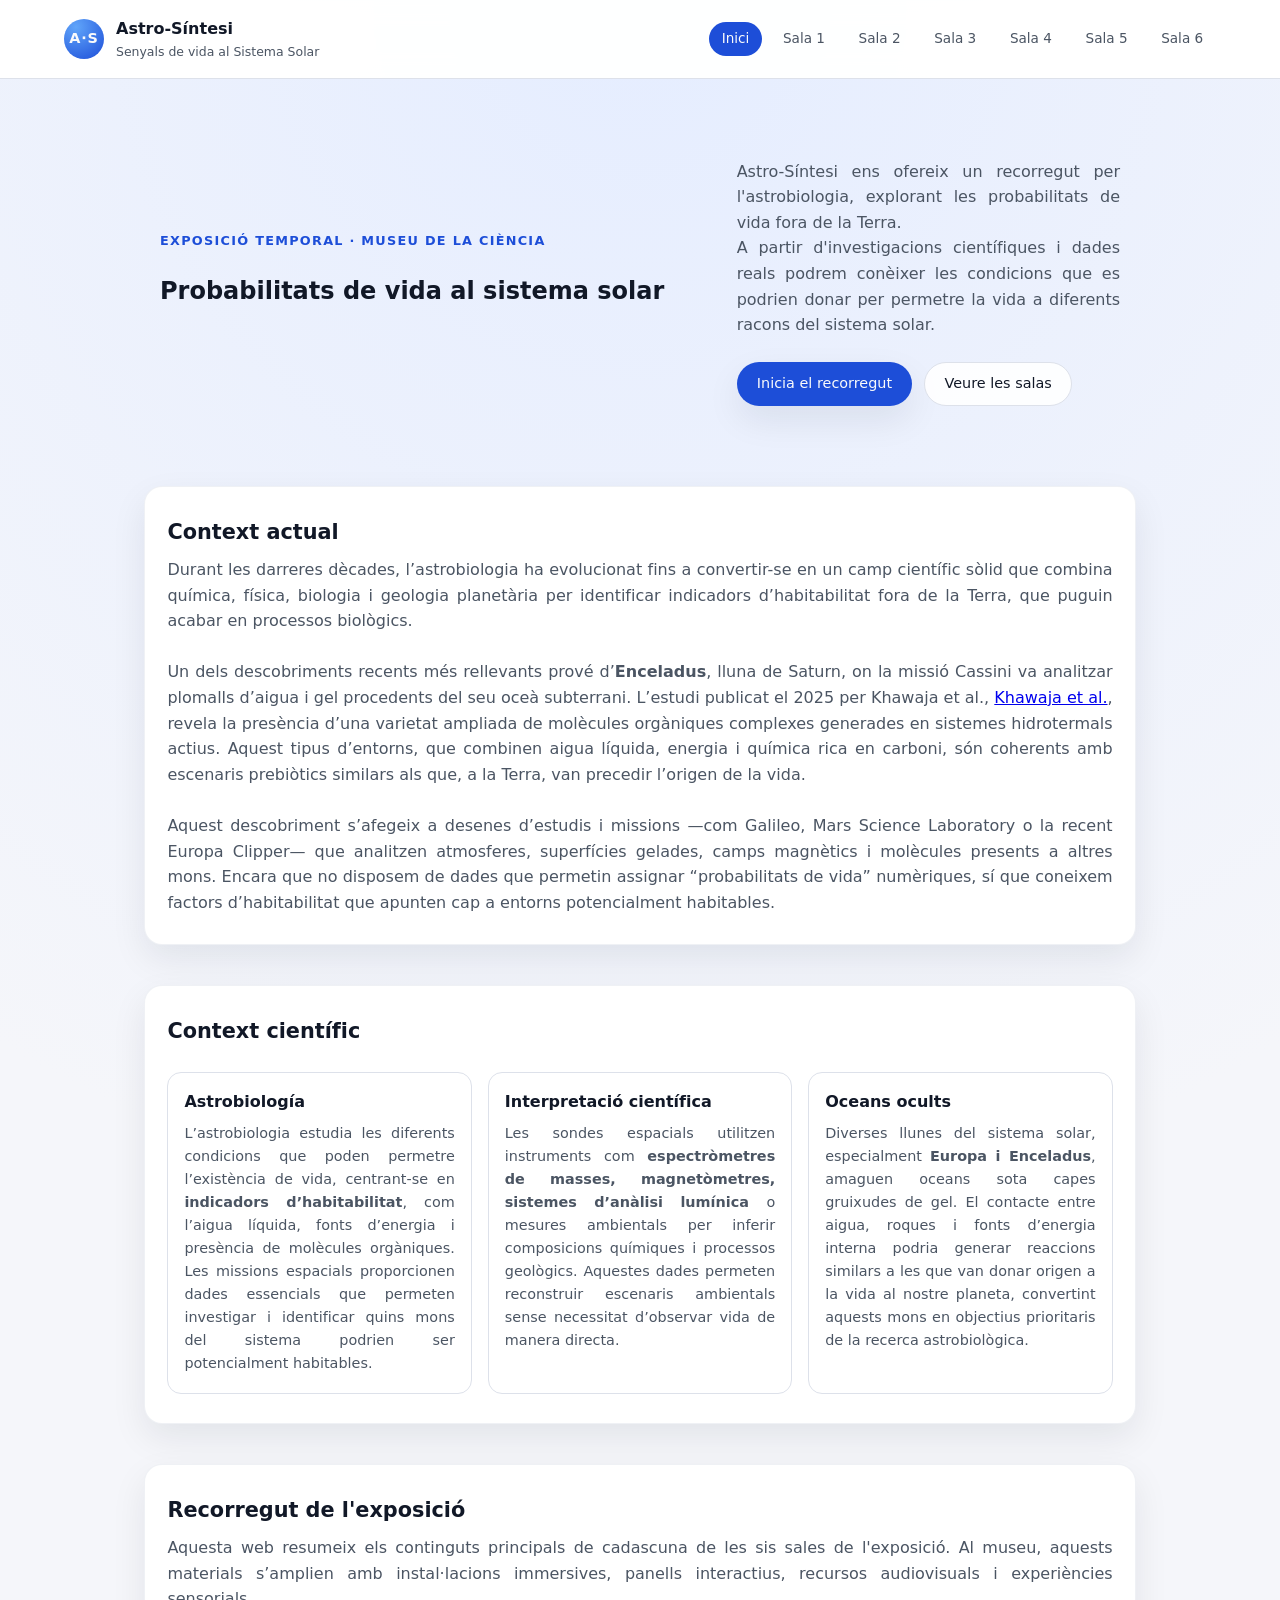
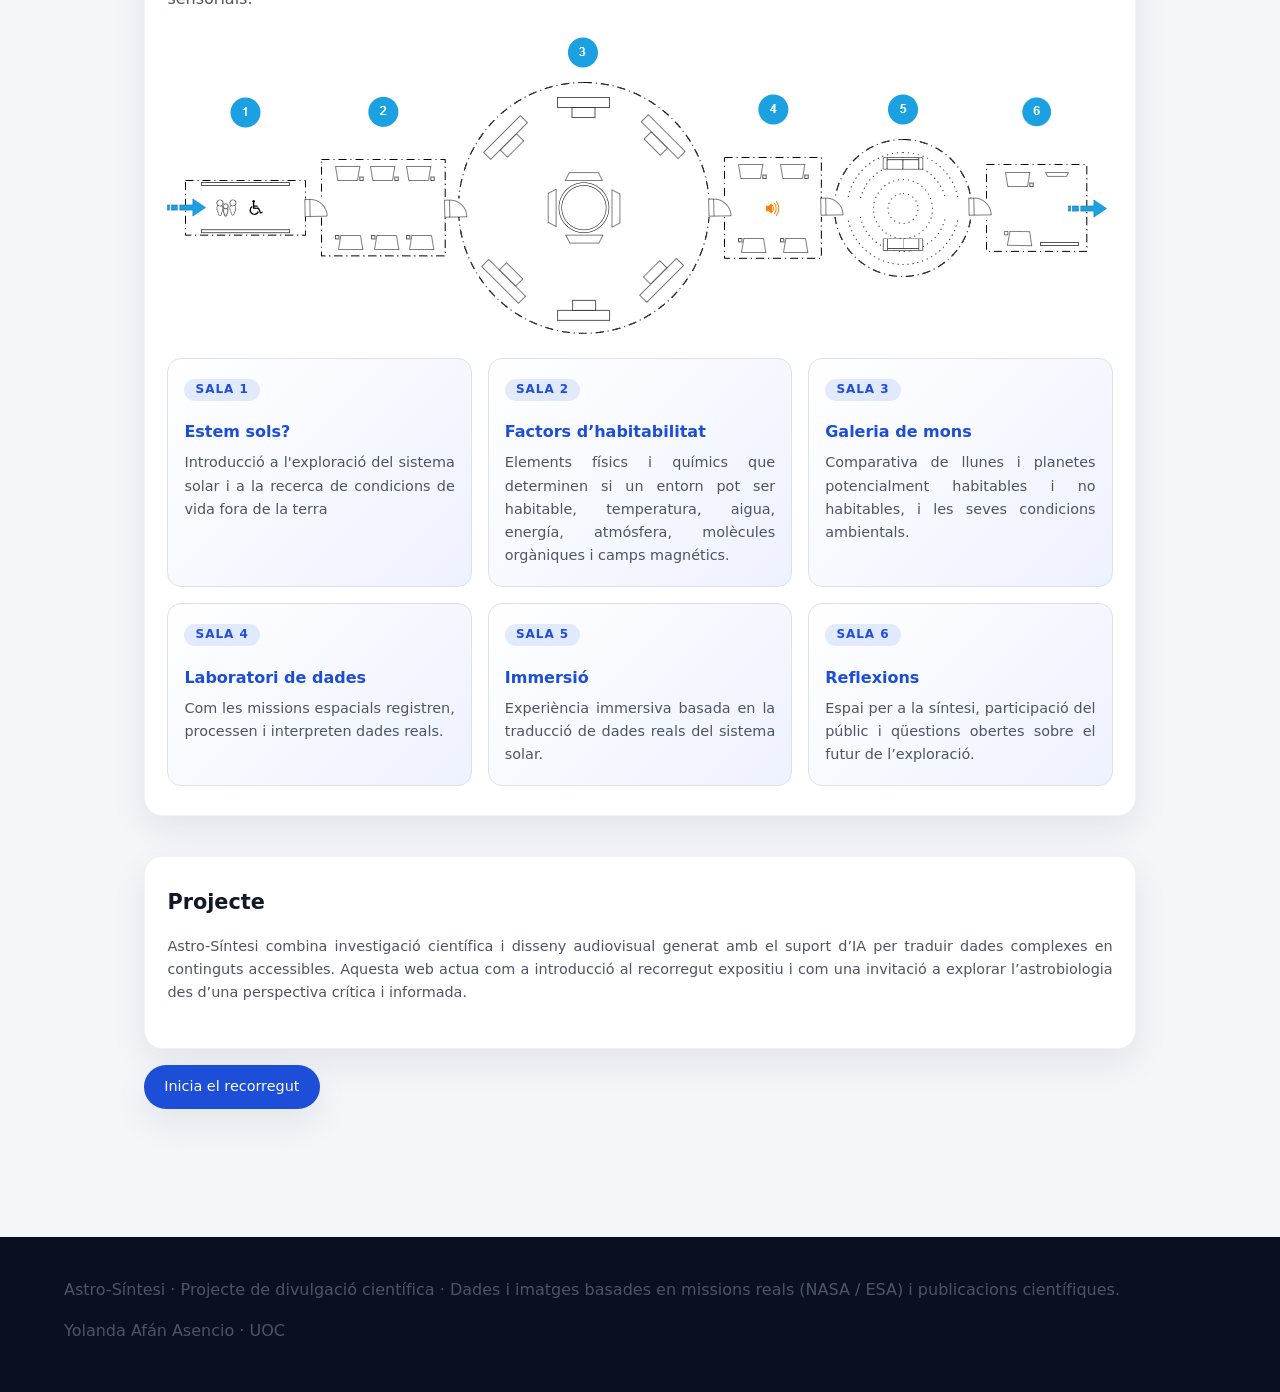
==== index.html @ 5e524e83 "text Inici, review 1" ====
<!DOCTYPE html>
<html lang="ca">
<head>
    <meta charset="UTF-8" />
    <meta name="viewport" content="width=device-width, initial-scale=1" />
    <title>Astro-Síntesi | Senyals de vida al Sistema Solar</title>
    <meta
            name="description"
            content="Presentació de l'exposició Astro-Síntesi.
            Recorregut divulgatiu previ per les salas y una primera visió del context."
    />
    <!-- ESTILS -->
    <link rel="stylesheet" href="css/styles.css" />

    <!-- JS -->
    <script defer src="js/main.js"></script>
</head>

<body>
    <!-- NAVEGACIÓ -->
    <header class="site-header">
        <div class="logo-block">
            <span class="logo-mark">A⋅S</span>
            <div class="logo-text">
                <span class="logo-title">Astro-Síntesi</span>
                <span class="logo-subtitle">Senyals de vida al Sistema Solar</span>
            </div>
        </div>
        <nav class="main-nav">
            <a href="index.html" class="nav-link nav-link--active">Inici</a>
            <a href="sala1_estem_sols.html" class="nav-link">Sala 1</a>
            <a href="sala2_factors_habitabilitat.html" class="nav-link">Sala 2</a>
            <a href="sala3_galeria_mons.html" class="nav-link">Sala 3</a>
            <a href="sala4_laboratori_dades.html" class="nav-link">Sala 4</a>
            <a href="sala5_immersio.html" class="nav-link">Sala 5</a>
            <a href="sala6_reflexions.html" class="nav-link">Sala 6</a>
        </nav>
    </header>

    <!-- CONTINGUT -->
    <main class="page">
        <!-- HEAD -->
        <section class="hero">

                <div>
                <p class="hero-kicker">Exposició temporal · Museu de la ciència</p>
                <h1>Probabilitats de vida al sistema solar</h1>
                </div>
            <div class="hero-text">
                <p class="hero-lead">
                    Astro-Síntesi ens ofereix un recorregut per l'astrobiologia, explorant les probabilitats de
                    vida fora de la Terra. <br>A partir d'investigacions científiques i dades reals podrem conèixer
                    les condicions que es podrien donar per permetre la vida a diferents racons del sistema solar.
                </p>
                <!-- Buttons -->
                <div class="hero-actions">
                    <a href="sala1_estem_sols.html" class="btn btn-primary">
                        Inicia el recorregut
                    </a>
                    <a href="#recorrido" class="btn btn-outline">
                        Veure les salas
                    </a>
                </div>
            </div>
        </section>

        <!-- CONTEXT ACTUAL-->
        <section class="section section-context">
            <div class="section-header">
                <h2>Context actual</h2>
                <p class="paragraph--collapsible">
                    Durant les darreres dècades, l’astrobiologia ha evolucionat fins a convertir-se en un camp
                    científic sòlid que combina química, física, biologia i geologia planetària per identificar
                    indicadors d’habitabilitat fora de la Terra, que puguin acabar en processos biològics.<br>

                    <br>Un dels descobriments recents més rellevants prové d’<strong>Enceladus</strong>, lluna de Saturn,
<!--                    <span class="more-text">-->
                        on la missió Cassini va analitzar plomalls d’aigua i gel procedents del seu
                        oceà subterrani. L’estudi publicat el 2025 per Khawaja et al.,
                        <a href="https://www.nature.com/articles/s41550-025-02655-y" target="_blank">
                            Khawaja et al.</a>, revela la presència d’una varietat ampliada de molècules orgàniques
                        complexes generades en sistemes hidrotermals actius. Aquest tipus d’entorns, que combinen aigua
                        líquida, energia i química rica en carboni, són coherents amb escenaris prebiòtics similars als
                        que, a la Terra, van precedir l’origen de la vida.<br>

                        <br>Aquest descobriment s’afegeix a desenes d’estudis i missions —com Galileo, Mars Science
                        Laboratory o la recent Europa Clipper— que analitzen atmosferes, superfícies gelades, camps
                        magnètics i molècules presents a altres mons. Encara que no disposem de dades que permetin
                        assignar “probabilitats de vida” numèriques, sí que coneixem factors d’habitabilitat
                        que apunten cap a entorns potencialment habitables.<br>
<!--                    </span>-->
<!--                    <button class="btn read-more-toggle" type="button" aria-expanded="false">-->
<!--                        ...llegir més-->
<!--                    </button>-->
                </p>
            </div>
        </section>

        <!-- CONTEXT CIENTÍFIC -->
        <section class="section section-context" id="contexto">
            <div class="section-header">
                <h2>Context científic</h2>
            </div>
            <div class="context-grid">
                <article class="card">
                    <h3>Astrobiología</h3>
                    <p>
                        L’astrobiologia estudia les diferents condicions que poden permetre l’existència de vida,
                        centrant-se en <strong>indicadors d’habitabilitat</strong>, com l’aigua líquida, fonts d’energia
                        i presència de molècules orgàniques.
                        Les missions espacials proporcionen dades essencials que permeten investigar i identificar
                        quins mons del sistema podrien ser potencialment habitables.
                    </p>
                </article>
                <article class="card">
                    <h3>Interpretació científica</h3>
                    <p>
                        Les sondes espacials utilitzen instruments com <strong>espectròmetres de masses, magnetòmetres,
                        sistemes d’anàlisi lumínica </strong> o mesures ambientals per inferir composicions químiques i
                        processos geològics. Aquestes dades permeten reconstruir escenaris ambientals sense necessitat
                        d’observar vida de manera directa.
                    </p>
                </article>
                <article class="card">
                    <h3>Oceans ocults</h3>
                    <p>
                        Diverses llunes del sistema solar, especialment <strong>Europa i Enceladus</strong>, amaguen
                        oceans sota capes gruixudes de gel. El contacte entre aigua, roques i fonts d’energia interna
                        podria generar reaccions similars a les que van donar origen a la vida al nostre planeta,
                        convertint aquests mons en objectius prioritaris de la recerca astrobiològica.
                    </p>
                </article>
            </div>
        </section>

        <!-- RECORREGUT -->
        <section class="section section-route" id="recorrido">
            <div class="section-header">
                <h2>Recorregut de l'exposició</h2>
                <p>
                    Aquesta web resumeix els continguts principals de cadascuna de les sis sales de l'exposició.
                    Al museu, aquests materials s’amplien amb instal·lacions immersives, panells interactius,
                    recursos audiovisuals i experiències sensorials.
                </p><br>
                <img src="images/pla_general.png"/>
            </div>

            <ol class="route-list">
                <li class="route-item">

                    <span class="route-label">Sala 1 </span>
                    <a href="sala1_estem_sols.html" class="route-link">
                    <h3>Estem sols?</h3>
                    <p>
                        Introducció a l'exploració del sistema solar i a la recerca de condicions de vida
                        fora de la terra
                     </p>
                    </a>
                </li>

                <li class="route-item">
                    <span class="route-label">Sala 2</span>
                    <a href="sala2_factors_habitabilitat.html" class="route-link">
                    <h3>Factors d’habitabilitat</h3>
                    <p>
                        Elements físics i químics que determinen si un entorn pot ser habitable, temperatura, aigua,
                        energía, atmósfera, molècules orgàniques i camps magnétics.<br>
                    </p>
                    </a>
                </li>

                <li class="route-item">
                    <span class="route-label">Sala 3</span>
                    <a href="sala3_galeria_mons.html" class="route-link">
                    <h3>Galeria de mons</h3>
                    <p>
                        Comparativa de llunes i planetes potencialment habitables i no habitables, i les seves
                        condicions ambientals.
                    </p>
                    </a>
                </li>

                <li class="route-item">
                    <span class="route-label">Sala 4</span>
                    <a href="sala4_laboratori_dades.html" class="route-link">
                    <h3>Laboratori de dades</h3>
                    <p>
                        Com les missions espacials registren, processen i interpreten dades reals.
                    </p>
                    </a>
                </li>

                <li class="route-item">
                    <span class="route-label">Sala 5</span>
                    <a href="sala5_immersio.html" class="route-link">
                    <h3>Immersió</h3>
                    <p>
                        Experiència immersiva basada en la traducció de dades reals del sistema solar.
                    </p>
                    </a>
                </li>

                <li class="route-item">
                    <span class="route-label">Sala 6</span>
                    <a href="sala6_reflexions.html" class="route-link">
                    <h3>Reflexions</h3>
                    <p>
                        Espai per a la síntesi, participació del públic i qüestions obertes sobre el futur de l’exploració.
                    </p>
                    </a>
                </li>
            </ol>
        </section>

        <!-- PROJECTE -->
        <section class="section section-credits">
            <div class="section-header">
                <h2>Projecte</h2>
            </div>
            <p class="credits-text">
                Astro-Síntesi combina investigació científica i disseny audiovisual generat amb el suport d’IA per
                traduir dades complexes en continguts accessibles. Aquesta web actua com a introducció al recorregut
                expositiu i com una invitació a explorar l’astrobiologia des d’una perspectiva crítica i informada.
            </p>
        </section>

        <section>
        <p>
            <a href="sala1_estem_sols.html" class="btn btn-primary">
            Inicia el recorregut
        </a>
        </p>
        </section>
    </main>

    <!-- FOOTER -->
    <footer class="site-footer">
        <p>
            Astro-Síntesi · Projecte de divulgació científica ·
            Dades i imatges basades en missions reals (NASA / ESA) i publicacions científiques.
        </p>
        <p>
            Yolanda Afán Asencio · UOC
        </p>

    </footer>
</body>
</html>
---- css/styles.css ----
:root {
    --bg-main: #f5f6fa;
    --bg-section: #ffffff;
    --bg-header: #ffffff;
    --bg-footer: #0a1020;

    --border-soft: #dde1ea;

    --text-main: #111827;
    --text-muted: #4b5563;
    --text-contrast: #f9fafb;

    --accent: #1d4ed8;
    --accent-soft: rgba(37, 99, 235, 0.12);

    --radius-lg: 18px;
    --radius-pill: 999px;

    --shadow-soft: 0 14px 35px rgba(15, 23, 42, 0.08);

    --font-sans: system-ui, -apple-system, BlinkMacSystemFont, "Segoe UI",
    sans-serif;
}

/********************************** Reset y configuració base */
*,
*::before,
*::after {
    box-sizing: border-box;
}

html,
body {
    margin: 0;
    padding: 0;
}

body {
    font-family: var(--font-sans);
    background: radial-gradient(circle at top, #e5edff 0, #f5f6fa 40%, #f5f6fa 100%);
    color: var(--text-main);
    line-height: 1.6;
}

img {
    max-width: 100%;
    height: auto;
    display: block;
}

p {
    font-size: 1rem;
    color: var(--text-muted);
    /*max-width: 50rem;*/
    text-align: justify;
}


/************************************* Head i navegació */
.site-header {
    position: sticky;
    top: 0;
    z-index: 20;
    display: flex;
    align-items: center;
    justify-content: space-between;
    padding: 1rem 5vw;
    background: rgba(255, 255, 255, 0.96);
    backdrop-filter: blur(12px);
    border-bottom: 1px solid var(--border-soft);
}

.logo-block {
    display: flex;
    align-items: center;
    gap: 0.75rem;
}

.logo-mark {
    display: inline-flex;
    align-items: center;
    justify-content: center;
    width: 2.5rem;
    height: 2.5rem;
    border-radius: var(--radius-pill);
    background: radial-gradient(circle at 30% 20%, #60a5fa, #1d4ed8);
    color: var(--text-contrast);
    font-weight: 700;
    font-size: 0.9rem;
    letter-spacing: 0.06em;
}

.logo-text {
    display: flex;
    flex-direction: column;
}

.logo-title {
    font-weight: 600;
    font-size: 1rem;
}

.logo-subtitle {
    font-size: 0.78rem;
    color: var(--text-muted);
}

.main-nav {
    display: flex;
    flex-wrap: wrap;
    gap: 0.5rem;
}

.nav-link {
    font-size: 0.85rem;
    text-decoration: none;
    color: var(--text-muted);
    padding: 0.4rem 0.8rem;
    border-radius: var(--radius-pill);
    transition: background 0.2s ease, color 0.2s ease;
}

.nav-link:hover {
    background: var(--accent-soft);
    color: var(--accent);
}

.nav-link--active {
    background: var(--accent);
    color: var(--text-contrast);
}

/****************************************** Layout general de página */
.page {
    padding: 2rem 5vw 4rem 5vw;
    max-width: 1120px;
    margin: 0 auto;
}

/***************************************** Seccions genèriques */
.section {
    margin-top: 2.5rem;
    padding: 1.8rem 1.4rem;
    border-radius: var(--radius-lg);
    background: var(--bg-section);
    box-shadow: var(--shadow-soft);
    border: 1px solid rgba(148, 163, 184, 0.15);
}

.section-header h2 {
    margin-top: 0;
    margin-bottom: 0.5rem;
    font-size: 1.3rem;
}

.section-header p {
    margin: 0;
    color: var(--text-muted);
    max-width: 100%;
}

/***************************************** Hero genèric (portada) */
.hero {
    display: grid;
    grid-template-columns: minmax(0, 1.4fr) minmax(0, 1fr);
    gap: 2.5rem;
    align-items: center;
    padding: 2rem 1rem 2.5rem;
}

.hero-text h1 {
    font-size: clamp(2rem, 3vw, 2.6rem);
    margin: 0.25rem 0 0.75rem;
}

.hero-kicker {
    font-size: 0.8rem;
    letter-spacing: 0.1em;
    text-transform: uppercase;
    color: var(--accent);
    font-weight: 600;
}

.hero-lead {
    font-size: 1rem;
    color: var(--text-muted);
    max-width: 36rem;
    text-align: justify;
}

/* Texto extra oculto por defecto */
.paragraph--collapsible .more-text {
    display: none;
}

/* Cuando el párrafo está expandido, mostramos el texto extra */
.paragraph--collapsible.is-expanded .more-text {
    display: inline;
}

.btn.read-more-toggle {
    margin-left: 0.3rem;
    padding: 0 0.2rem;
    border: none;
    color: var(--accent);
    font: inherit;
    border-radius: 10px;
}

.read-more-toggle:hover {
    text-decoration: none;
}

.hero-actions {
    margin-top: 1.5rem;
    display: flex;
    flex-wrap: wrap;
    gap: 0.75rem;
}

/********************************************* Botons */
.btn {
    display: inline-flex;
    align-items: center;
    justify-content: center;
    padding: 0.6rem 1.2rem;
    border-radius: var(--radius-pill);
    font-size: 0.9rem;
    text-decoration: none;
    border: 1px solid transparent;
    cursor: pointer;
    white-space: nowrap;
}

.btn-primary {
    background: var(--accent);
    color: var(--text-contrast);
    box-shadow: var(--shadow-soft);
}

.btn-primary:hover {
    filter: brightness(1.05);
}

.btn-outline {
    border-color: var(--border-soft);
    background: rgba(255, 255, 255, 0.9);
    color: var(--text-main);
}

.btn-outline:hover {
    border-color: var(--accent);
}


/******************************************** Secció de context de la portada */
.section-context .context-grid {
    margin-top: 1.5rem;
    display: grid;
    grid-template-columns: repeat(auto-fit, minmax(220px, 1fr));
    gap: 1rem;
}

.card {
    padding: 1rem 1rem 1.1rem;
    border-radius: 14px;
    border: 1px solid var(--border-soft);
    background: #ffffff;
}

.card h3 {
    margin-top: 0;
    margin-bottom: 0.45rem;
    font-size: 1rem;
}

.card p {
    margin: 0;
    font-size: 0.9rem;
    color: var(--text-muted);
}

/******************************* Secció de recorregut de sales de la portada */
.section-route .route-list {
    list-style: none;
    margin: 1.5rem 0 0 0;
    padding: 0;
    display: grid;
    grid-template-columns: repeat(auto-fit, minmax(230px, 1fr));
    gap: 1rem;
}

.route-item {
    position: relative;
    padding: 1rem 1rem 1.2rem;
    border-radius: 14px;
    border: 1px solid var(--border-soft);
    background: linear-gradient(135deg, #ffffff, #eef2ff);
}

.route-label {
    display: inline-flex;
    padding: 0.1rem 0.7rem;
    border-radius: var(--radius-pill);
    background: var(--accent-soft);
    color: var(--accent);
    font-size: 0.75rem;
    font-weight: 600;
    text-transform: uppercase;
    letter-spacing: 0.08em;
}

.route-item h3 {
    margin: 0.4rem 0;
    font-size: 1rem;
}

.route-item p {
    margin: 0;
    font-size: 0.9rem;
    color: var(--text-muted);
}

.route-link {
    display: inline-block;
    margin-top: 0.75rem;
    font-size: 0.85rem;
    text-decoration: none;
    color: var(--accent);
}

/************************************ Crèdits de la portada */
.section-credits {
    text-align: left;
}

.credits-text {
    margin-top: 1rem;
    font-size: 0.9rem;
    color: var(--text-muted);
}

/**************************************** Footer global */
.site-footer {
    margin-top: 3rem;
    padding: 1.5rem 5vw 2rem;
    background: var(--bg-footer);
    color: var(--text-contrast);
    font-size: 0.8rem;
    text-align: center;
}

/**************************************** Responsive */
@media (max-width: 768px) {
    .site-header {
        flex-direction: column;
        align-items: flex-start;
        gap: 0.75rem;
    }

    .hero {
        grid-template-columns: 1fr;
    }

    .page {
        padding-top: 1.5rem;
    }
}
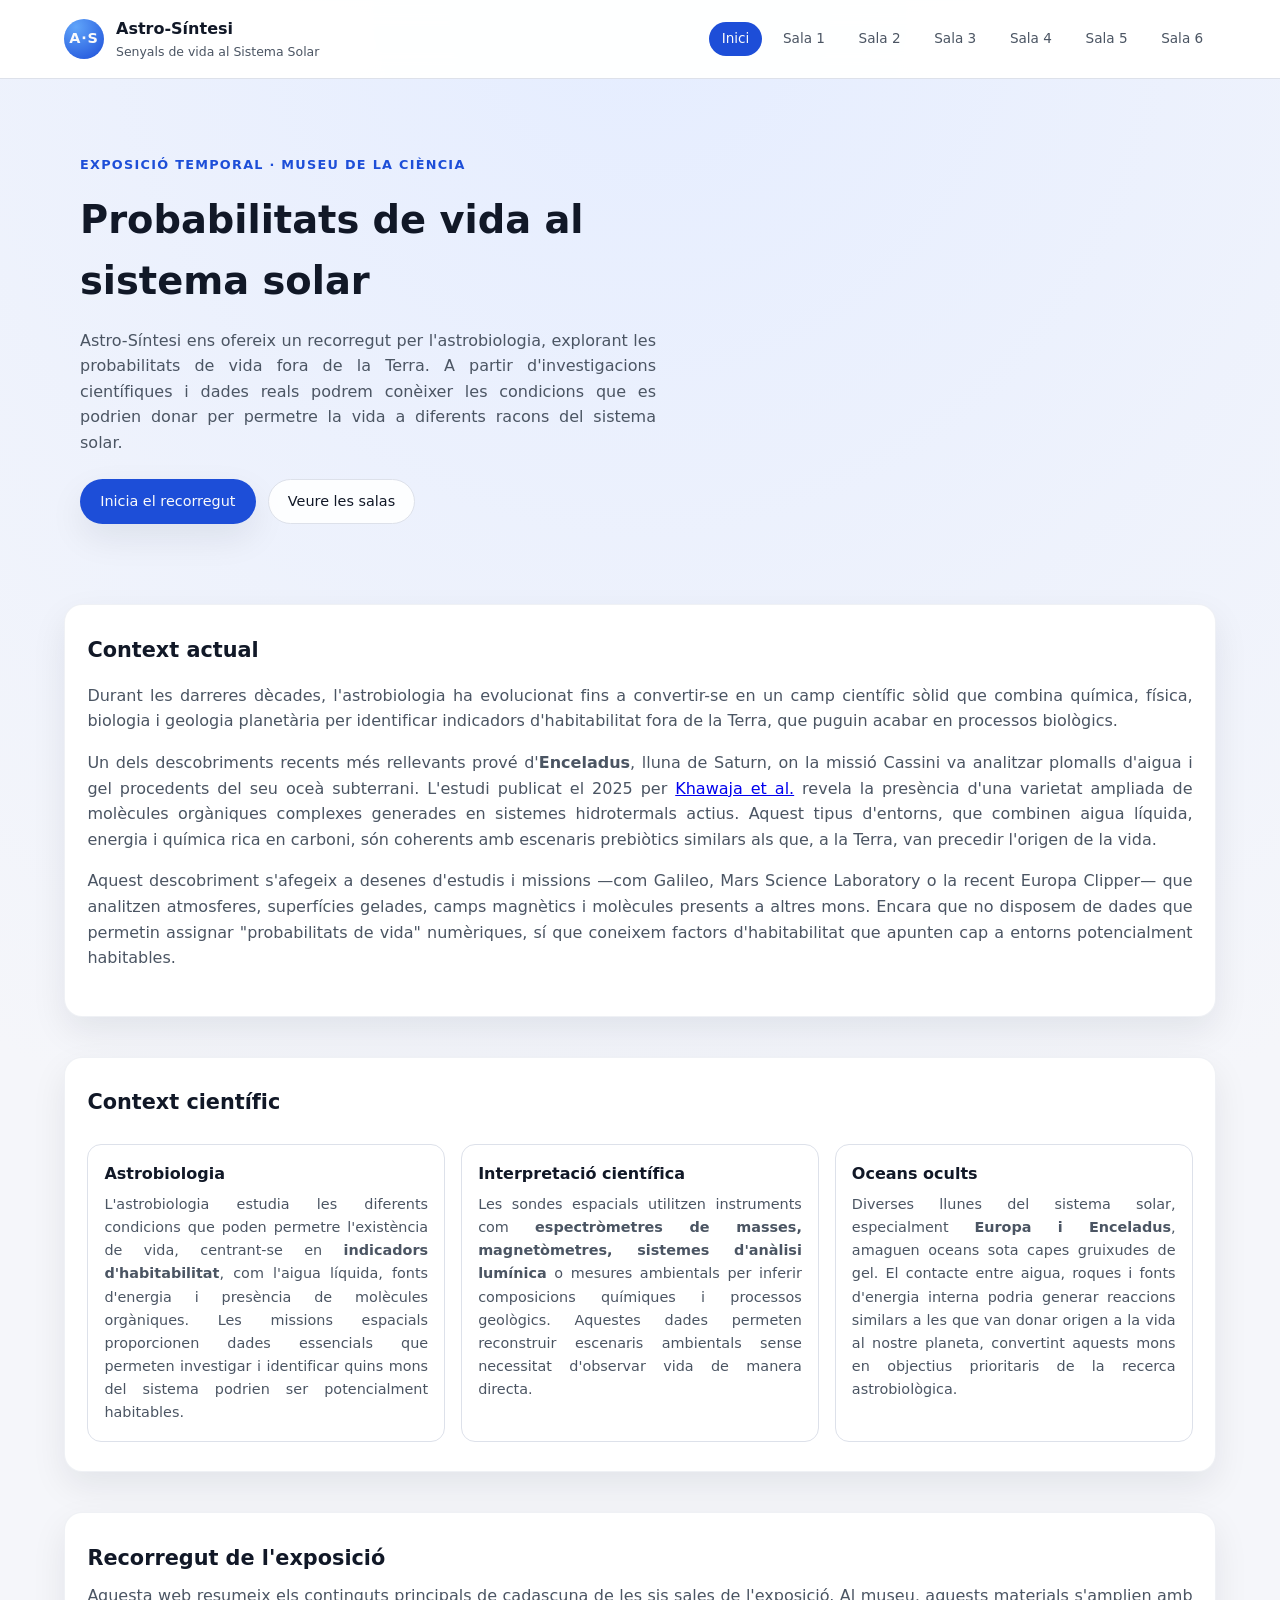
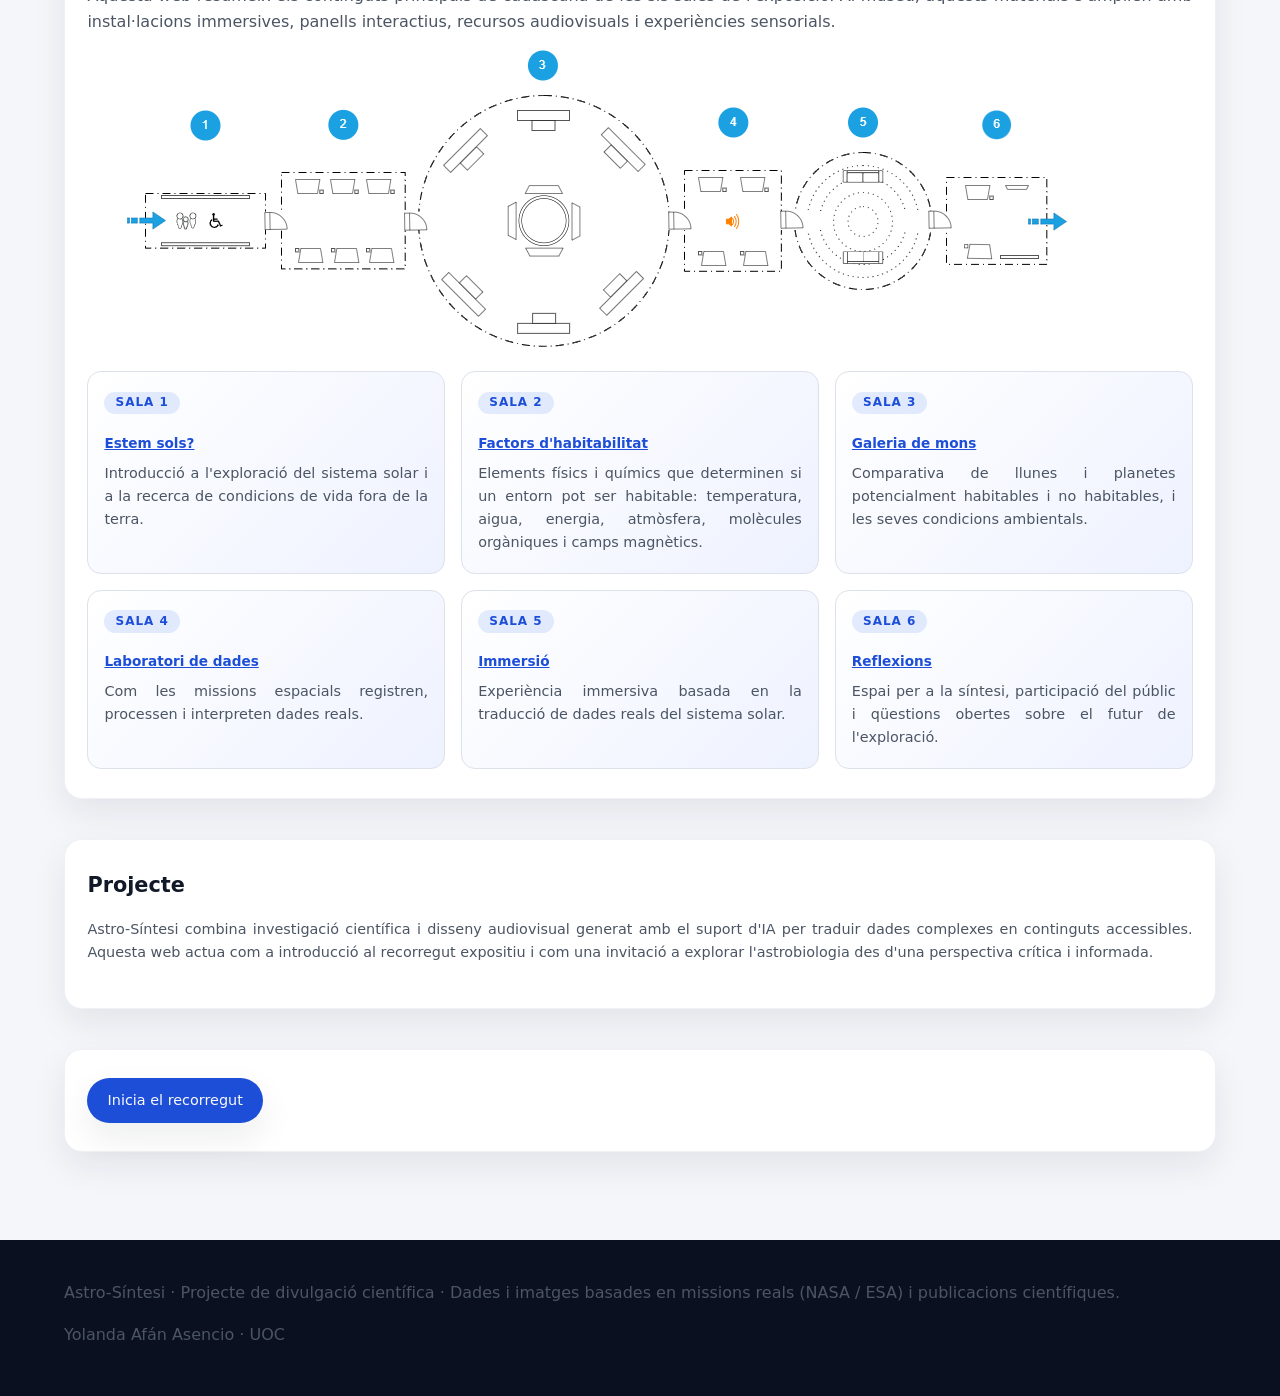
==== commit 76220b53: "Refactor web v1" ====
--- a/index.html
+++ b/index.html
@@ -6,243 +6,222 @@
     <title>Astro-Síntesi | Senyals de vida al Sistema Solar</title>
     <meta
             name="description"
-            content="Presentació de l'exposició Astro-Síntesi.
-            Recorregut divulgatiu previ per les salas y una primera visió del context."
+            content="Presentació de l'exposició Astro-Síntesi. Recorregut divulgatiu previ per les salas y una primera visió del context."
     />
-    <!-- ESTILS -->
+
+    <!-- Estilos -->
     <link rel="stylesheet" href="css/styles.css" />
 
-    <!-- JS -->
+    <!-- JavaScript -->
     <script defer src="js/main.js"></script>
 </head>
 
 <body>
-    <!-- NAVEGACIÓ -->
-    <header class="site-header">
-        <div class="logo-block">
-            <span class="logo-mark">A⋅S</span>
-            <div class="logo-text">
-                <span class="logo-title">Astro-Síntesi</span>
-                <span class="logo-subtitle">Senyals de vida al Sistema Solar</span>
+<!-- ============================================
+     HEADER - Navegación principal
+     ============================================ -->
+<header class="site-header">
+    <div class="logo-block">
+        <span class="logo-mark">A⋅S</span>
+        <div class="logo-text">
+            <span class="logo-title">Astro-Síntesi</span>
+            <span class="logo-subtitle">Senyals de vida al Sistema Solar</span>
+        </div>
+    </div>
+
+    <nav class="main-nav" aria-label="Navegació principal">
+        <a href="index.html" class="nav-link nav-link--active">Inici</a>
+        <a href="sala1_estem_sols.html" class="nav-link">Sala 1</a>
+        <a href="sala2_factors_habitabilitat.html" class="nav-link">Sala 2</a>
+        <a href="sala3_galeria_mons.html" class="nav-link">Sala 3</a>
+        <a href="sala4_laboratori_dades.html" class="nav-link">Sala 4</a>
+        <a href="sala5_immersio.html" class="nav-link">Sala 5</a>
+        <a href="sala6_reflexions.html" class="nav-link">Sala 6</a>
+    </nav>
+</header>
+
+<!-- ============================================
+     CONTENIDO PRINCIPAL
+     ============================================ -->
+<main class="page">
+
+    <!-- Hero / Introducción -->
+    <section class="hero">
+        <div class="hero-text">
+            <p class="hero-kicker">Exposició temporal · Museu de la ciència</p>
+            <h1>Probabilitats de vida al sistema solar</h1>
+
+            <p class="hero-lead">
+                Astro-Síntesi ens ofereix un recorregut per l'astrobiologia, explorant les probabilitats de vida fora de la Terra. A partir d'investigacions científiques i dades reals podrem conèixer les condicions que es podrien donar per permetre la vida a diferents racons del sistema solar.
+            </p>
+
+            <!-- Acciones principales -->
+            <div class="hero-actions">
+                <a href="sala1_estem_sols.html" class="btn btn-primary">
+                    Inicia el recorregut
+                </a>
+                <a href="#recorrido" class="btn btn-outline">
+                    Veure les salas
+                </a>
             </div>
         </div>
-        <nav class="main-nav">
-            <a href="index.html" class="nav-link nav-link--active">Inici</a>
-            <a href="sala1_estem_sols.html" class="nav-link">Sala 1</a>
-            <a href="sala2_factors_habitabilitat.html" class="nav-link">Sala 2</a>
-            <a href="sala3_galeria_mons.html" class="nav-link">Sala 3</a>
-            <a href="sala4_laboratori_dades.html" class="nav-link">Sala 4</a>
-            <a href="sala5_immersio.html" class="nav-link">Sala 5</a>
-            <a href="sala6_reflexions.html" class="nav-link">Sala 6</a>
-        </nav>
-    </header>
-
-    <!-- CONTINGUT -->
-    <main class="page">
-        <!-- HEAD -->
-        <section class="hero">
-
-                <div>
-                <p class="hero-kicker">Exposició temporal · Museu de la ciència</p>
-                <h1>Probabilitats de vida al sistema solar</h1>
-                </div>
-            <div class="hero-text">
-                <p class="hero-lead">
-                    Astro-Síntesi ens ofereix un recorregut per l'astrobiologia, explorant les probabilitats de
-                    vida fora de la Terra. <br>A partir d'investigacions científiques i dades reals podrem conèixer
-                    les condicions que es podrien donar per permetre la vida a diferents racons del sistema solar.
-                </p>
-                <!-- Buttons -->
-                <div class="hero-actions">
-                    <a href="sala1_estem_sols.html" class="btn btn-primary">
-                        Inicia el recorregut
-                    </a>
-                    <a href="#recorrido" class="btn btn-outline">
-                        Veure les salas
-                    </a>
-                </div>
-            </div>
-        </section>
-
-        <!-- CONTEXT ACTUAL-->
-        <section class="section section-context">
-            <div class="section-header">
-                <h2>Context actual</h2>
-                <p class="paragraph--collapsible">
-                    Durant les darreres dècades, l’astrobiologia ha evolucionat fins a convertir-se en un camp
-                    científic sòlid que combina química, física, biologia i geologia planetària per identificar
-                    indicadors d’habitabilitat fora de la Terra, que puguin acabar en processos biològics.<br>
-
-                    <br>Un dels descobriments recents més rellevants prové d’<strong>Enceladus</strong>, lluna de Saturn,
-<!--                    <span class="more-text">-->
-                        on la missió Cassini va analitzar plomalls d’aigua i gel procedents del seu
-                        oceà subterrani. L’estudi publicat el 2025 per Khawaja et al.,
-                        <a href="https://www.nature.com/articles/s41550-025-02655-y" target="_blank">
-                            Khawaja et al.</a>, revela la presència d’una varietat ampliada de molècules orgàniques
-                        complexes generades en sistemes hidrotermals actius. Aquest tipus d’entorns, que combinen aigua
-                        líquida, energia i química rica en carboni, són coherents amb escenaris prebiòtics similars als
-                        que, a la Terra, van precedir l’origen de la vida.<br>
-
-                        <br>Aquest descobriment s’afegeix a desenes d’estudis i missions —com Galileo, Mars Science
-                        Laboratory o la recent Europa Clipper— que analitzen atmosferes, superfícies gelades, camps
-                        magnètics i molècules presents a altres mons. Encara que no disposem de dades que permetin
-                        assignar “probabilitats de vida” numèriques, sí que coneixem factors d’habitabilitat
-                        que apunten cap a entorns potencialment habitables.<br>
-<!--                    </span>-->
-<!--                    <button class="btn read-more-toggle" type="button" aria-expanded="false">-->
-<!--                        ...llegir més-->
-<!--                    </button>-->
-                </p>
-            </div>
-        </section>
-
-        <!-- CONTEXT CIENTÍFIC -->
-        <section class="section section-context" id="contexto">
-            <div class="section-header">
-                <h2>Context científic</h2>
-            </div>
-            <div class="context-grid">
-                <article class="card">
-                    <h3>Astrobiología</h3>
-                    <p>
-                        L’astrobiologia estudia les diferents condicions que poden permetre l’existència de vida,
-                        centrant-se en <strong>indicadors d’habitabilitat</strong>, com l’aigua líquida, fonts d’energia
-                        i presència de molècules orgàniques.
-                        Les missions espacials proporcionen dades essencials que permeten investigar i identificar
-                        quins mons del sistema podrien ser potencialment habitables.
-                    </p>
-                </article>
-                <article class="card">
-                    <h3>Interpretació científica</h3>
-                    <p>
-                        Les sondes espacials utilitzen instruments com <strong>espectròmetres de masses, magnetòmetres,
-                        sistemes d’anàlisi lumínica </strong> o mesures ambientals per inferir composicions químiques i
-                        processos geològics. Aquestes dades permeten reconstruir escenaris ambientals sense necessitat
-                        d’observar vida de manera directa.
-                    </p>
-                </article>
-                <article class="card">
-                    <h3>Oceans ocults</h3>
-                    <p>
-                        Diverses llunes del sistema solar, especialment <strong>Europa i Enceladus</strong>, amaguen
-                        oceans sota capes gruixudes de gel. El contacte entre aigua, roques i fonts d’energia interna
-                        podria generar reaccions similars a les que van donar origen a la vida al nostre planeta,
-                        convertint aquests mons en objectius prioritaris de la recerca astrobiològica.
-                    </p>
-                </article>
-            </div>
-        </section>
-
-        <!-- RECORREGUT -->
-        <section class="section section-route" id="recorrido">
-            <div class="section-header">
-                <h2>Recorregut de l'exposició</h2>
-                <p>
-                    Aquesta web resumeix els continguts principals de cadascuna de les sis sales de l'exposició.
-                    Al museu, aquests materials s’amplien amb instal·lacions immersives, panells interactius,
-                    recursos audiovisuals i experiències sensorials.
-                </p><br>
-                <img src="images/pla_general.png"/>
-            </div>
-
-            <ol class="route-list">
-                <li class="route-item">
-
-                    <span class="route-label">Sala 1 </span>
-                    <a href="sala1_estem_sols.html" class="route-link">
-                    <h3>Estem sols?</h3>
-                    <p>
-                        Introducció a l'exploració del sistema solar i a la recerca de condicions de vida
-                        fora de la terra
-                     </p>
-                    </a>
-                </li>
-
-                <li class="route-item">
-                    <span class="route-label">Sala 2</span>
-                    <a href="sala2_factors_habitabilitat.html" class="route-link">
-                    <h3>Factors d’habitabilitat</h3>
-                    <p>
-                        Elements físics i químics que determinen si un entorn pot ser habitable, temperatura, aigua,
-                        energía, atmósfera, molècules orgàniques i camps magnétics.<br>
-                    </p>
-                    </a>
-                </li>
-
-                <li class="route-item">
-                    <span class="route-label">Sala 3</span>
-                    <a href="sala3_galeria_mons.html" class="route-link">
-                    <h3>Galeria de mons</h3>
-                    <p>
-                        Comparativa de llunes i planetes potencialment habitables i no habitables, i les seves
-                        condicions ambientals.
-                    </p>
-                    </a>
-                </li>
-
-                <li class="route-item">
-                    <span class="route-label">Sala 4</span>
-                    <a href="sala4_laboratori_dades.html" class="route-link">
-                    <h3>Laboratori de dades</h3>
-                    <p>
-                        Com les missions espacials registren, processen i interpreten dades reals.
-                    </p>
-                    </a>
-                </li>
-
-                <li class="route-item">
-                    <span class="route-label">Sala 5</span>
-                    <a href="sala5_immersio.html" class="route-link">
-                    <h3>Immersió</h3>
-                    <p>
-                        Experiència immersiva basada en la traducció de dades reals del sistema solar.
-                    </p>
-                    </a>
-                </li>
-
-                <li class="route-item">
-                    <span class="route-label">Sala 6</span>
-                    <a href="sala6_reflexions.html" class="route-link">
-                    <h3>Reflexions</h3>
-                    <p>
-                        Espai per a la síntesi, participació del públic i qüestions obertes sobre el futur de l’exploració.
-                    </p>
-                    </a>
-                </li>
-            </ol>
-        </section>
-
-        <!-- PROJECTE -->
-        <section class="section section-credits">
-            <div class="section-header">
-                <h2>Projecte</h2>
-            </div>
-            <p class="credits-text">
-                Astro-Síntesi combina investigació científica i disseny audiovisual generat amb el suport d’IA per
-                traduir dades complexes en continguts accessibles. Aquesta web actua com a introducció al recorregut
-                expositiu i com una invitació a explorar l’astrobiologia des d’una perspectiva crítica i informada.
+    </section>
+
+    <!-- Context actual -->
+    <section class="section section-context">
+        <header class="section-header">
+            <h2>Context actual</h2>
+        </header>
+
+        <p class="paragraph--collapsible">
+            Durant les darreres dècades, l'astrobiologia ha evolucionat fins a convertir-se en un camp científic sòlid que combina química, física, biologia i geologia planetària per identificar indicadors d'habitabilitat fora de la Terra, que puguin acabar en processos biològics.
+        </p>
+
+        <p>
+            Un dels descobriments recents més rellevants prové d'<strong>Enceladus</strong>, lluna de Saturn, on la missió Cassini va analitzar plomalls d'aigua i gel procedents del seu oceà subterrani. L'estudi publicat el 2025 per <a href="https://www.nature.com/articles/s41550-025-02655-y" target="_blank" rel="noopener">Khawaja et al.</a> revela la presència d'una varietat ampliada de molècules orgàniques complexes generades en sistemes hidrotermals actius. Aquest tipus d'entorns, que combinen aigua líquida, energia i química rica en carboni, són coherents amb escenaris prebiòtics similars als que, a la Terra, van precedir l'origen de la vida.
+        </p>
+
+        <p>
+            Aquest descobriment s'afegeix a desenes d'estudis i missions —com Galileo, Mars Science Laboratory o la recent Europa Clipper— que analitzen atmosferes, superfícies gelades, camps magnètics i molècules presents a altres mons. Encara que no disposem de dades que permetin assignar "probabilitats de vida" numèriques, sí que coneixem factors d'habitabilitat que apunten cap a entorns potencialment habitables.
+        </p>
+    </section>
+
+    <!-- Context científic -->
+    <section class="section section-context" id="contexto">
+        <header class="section-header">
+            <h2>Context científic</h2>
+        </header>
+
+        <div class="context-grid">
+            <article class="card">
+                <h3>Astrobiologia</h3>
+                <p>
+                    L'astrobiologia estudia les diferents condicions que poden permetre l'existència de vida, centrant-se en <strong>indicadors d'habitabilitat</strong>, com l'aigua líquida, fonts d'energia i presència de molècules orgàniques. Les missions espacials proporcionen dades essencials que permeten investigar i identificar quins mons del sistema podrien ser potencialment habitables.
+                </p>
+            </article>
+
+            <article class="card">
+                <h3>Interpretació científica</h3>
+                <p>
+                    Les sondes espacials utilitzen instruments com <strong>espectròmetres de masses, magnetòmetres, sistemes d'anàlisi lumínica</strong> o mesures ambientals per inferir composicions químiques i processos geològics. Aquestes dades permeten reconstruir escenaris ambientals sense necessitat d'observar vida de manera directa.
+                </p>
+            </article>
+
+            <article class="card">
+                <h3>Oceans ocults</h3>
+                <p>
+                    Diverses llunes del sistema solar, especialment <strong>Europa i Enceladus</strong>, amaguen oceans sota capes gruixudes de gel. El contacte entre aigua, roques i fonts d'energia interna podria generar reaccions similars a les que van donar origen a la vida al nostre planeta, convertint aquests mons en objectius prioritaris de la recerca astrobiològica.
+                </p>
+            </article>
+        </div>
+    </section>
+
+    <!-- Recorregut de l'exposició -->
+    <section class="section section-route" id="recorrido">
+        <header class="section-header">
+            <h2>Recorregut de l'exposició</h2>
+            <p>
+                Aquesta web resumeix els continguts principals de cadascuna de les sis sales de l'exposició. Al museu, aquests materials s'amplien amb instal·lacions immersives, panells interactius, recursos audiovisuals i experiències sensorials.
             </p>
-        </section>
-
-        <section>
-        <p>
-            <a href="sala1_estem_sols.html" class="btn btn-primary">
+        </header>
+
+        <figure>
+            <img src="images/pla_general.png" alt="Plànol general de l'exposició Astro-Síntesi" />
+        </figure>
+
+        <ol class="route-list">
+            <li class="route-item">
+                <span class="route-label">Sala 1</span>
+                <h3>
+                    <a href="sala1_estem_sols.html" class="route-link">Estem sols?</a>
+                </h3>
+                <p>
+                    Introducció a l'exploració del sistema solar i a la recerca de condicions de vida fora de la terra.
+                </p>
+            </li>
+
+            <li class="route-item">
+                <span class="route-label">Sala 2</span>
+                <h3>
+                    <a href="sala2_factors_habitabilitat.html" class="route-link">Factors d'habitabilitat</a>
+                </h3>
+                <p>
+                    Elements físics i químics que determinen si un entorn pot ser habitable: temperatura, aigua, energia, atmòsfera, molècules orgàniques i camps magnètics.
+                </p>
+            </li>
+
+            <li class="route-item">
+                <span class="route-label">Sala 3</span>
+                <h3>
+                    <a href="sala3_galeria_mons.html" class="route-link">Galeria de mons</a>
+                </h3>
+                <p>
+                    Comparativa de llunes i planetes potencialment habitables i no habitables, i les seves condicions ambientals.
+                </p>
+            </li>
+
+            <li class="route-item">
+                <span class="route-label">Sala 4</span>
+                <h3>
+                    <a href="sala4_laboratori_dades.html" class="route-link">Laboratori de dades</a>
+                </h3>
+                <p>
+                    Com les missions espacials registren, processen i interpreten dades reals.
+                </p>
+            </li>
+
+            <li class="route-item">
+                <span class="route-label">Sala 5</span>
+                <h3>
+                    <a href="sala5_immersio.html" class="route-link">Immersió</a>
+                </h3>
+                <p>
+                    Experiència immersiva basada en la traducció de dades reals del sistema solar.
+                </p>
+            </li>
+
+            <li class="route-item">
+                <span class="route-label">Sala 6</span>
+                <h3>
+                    <a href="sala6_reflexions.html" class="route-link">Reflexions</a>
+                </h3>
+                <p>
+                    Espai per a la síntesi, participació del públic i qüestions obertes sobre el futur de l'exploració.
+                </p>
+            </li>
+        </ol>
+    </section>
+
+    <!-- Créditos del proyecto -->
+    <section class="section section-credits">
+        <header class="section-header">
+            <h2>Projecte</h2>
+        </header>
+
+        <p class="credits-text">
+            Astro-Síntesi combina investigació científica i disseny audiovisual generat amb el suport d'IA per traduir dades complexes en continguts accessibles. Aquesta web actua com a introducció al recorregut expositiu i com una invitació a explorar l'astrobiologia des d'una perspectiva crítica i informada.
+        </p>
+    </section>
+
+    <!-- CTA final -->
+    <section class="section">
+        <a href="sala1_estem_sols.html" class="btn btn-primary">
             Inicia el recorregut
         </a>
-        </p>
-        </section>
-    </main>
-
-    <!-- FOOTER -->
-    <footer class="site-footer">
-        <p>
-            Astro-Síntesi · Projecte de divulgació científica ·
-            Dades i imatges basades en missions reals (NASA / ESA) i publicacions científiques.
-        </p>
-        <p>
-            Yolanda Afán Asencio · UOC
-        </p>
-
-    </footer>
+    </section>
+
+</main>
+
+<!-- ============================================
+     FOOTER
+     ============================================ -->
+<footer class="site-footer">
+    <p>
+        Astro-Síntesi · Projecte de divulgació científica · Dades i imatges basades en missions reals (NASA / ESA) i publicacions científiques.
+    </p>
+    <p>
+        Yolanda Afán Asencio · UOC
+    </p>
+</footer>
 </body>
-</html>
+</html>
--- a/css/styles.css
+++ b/css/styles.css
@@ -1,28 +1,55 @@
+/* ============================================================================
+   VARIABLES CSS - Configuración centralizada del tema
+   ============================================================================ */
 :root {
+    /* Colores de fondo */
     --bg-main: #f5f6fa;
     --bg-section: #ffffff;
     --bg-header: #ffffff;
     --bg-footer: #0a1020;
 
+    /* Bordes */
     --border-soft: #dde1ea;
 
+    /* Colores de texto */
     --text-main: #111827;
     --text-muted: #4b5563;
     --text-contrast: #f9fafb;
 
+    /* Colores de acento */
     --accent: #1d4ed8;
     --accent-soft: rgba(37, 99, 235, 0.12);
 
+    /* Radios de borde */
+    --radius-sm: 10px;
+    --radius-md: 14px;
     --radius-lg: 18px;
     --radius-pill: 999px;
 
+    /* Sombras */
     --shadow-soft: 0 14px 35px rgba(15, 23, 42, 0.08);
 
-    --font-sans: system-ui, -apple-system, BlinkMacSystemFont, "Segoe UI",
-    sans-serif;
-}
-
-/********************************** Reset y configuració base */
+    /* Tipografía */
+    --font-sans: system-ui, -apple-system, BlinkMacSystemFont, "Segoe UI", sans-serif;
+    --font-size-xs: 0.75rem;
+    --font-size-sm: 0.85rem;
+    --font-size-base: 0.9rem;
+    --font-size-md: 1rem;
+    --font-size-lg: 1.3rem;
+
+    /* Espaciado */
+    --spacing-xs: 0.5rem;
+    --spacing-sm: 0.75rem;
+    --spacing-md: 1rem;
+    --spacing-lg: 1.5rem;
+    --spacing-xl: 2rem;
+    --spacing-2xl: 2.5rem;
+}
+
+
+/* ============================================================================
+   RESET Y BASE
+   ============================================================================ */
 *,
 *::before,
 *::after {
@@ -37,7 +64,7 @@
 
 body {
     font-family: var(--font-sans);
-    background: radial-gradient(circle at top, #e5edff 0, #f5f6fa 40%, #f5f6fa 100%);
+    background: radial-gradient(circle at top, #e5edff 0, var(--bg-main) 40%, var(--bg-main) 100%);
     color: var(--text-main);
     line-height: 1.6;
 }
@@ -49,14 +76,15 @@
 }
 
 p {
-    font-size: 1rem;
-    color: var(--text-muted);
-    /*max-width: 50rem;*/
+    font-size: var(--font-size-md);
+    color: var(--text-muted);
     text-align: justify;
 }
 
 
-/************************************* Head i navegació */
+/* ============================================================================
+   HEADER Y NAVEGACIÓN
+   ============================================================================ */
 .site-header {
     position: sticky;
     top: 0;
@@ -64,16 +92,17 @@
     display: flex;
     align-items: center;
     justify-content: space-between;
-    padding: 1rem 5vw;
+    padding: var(--spacing-md) 5vw;
     background: rgba(255, 255, 255, 0.96);
     backdrop-filter: blur(12px);
     border-bottom: 1px solid var(--border-soft);
 }
 
+/* Logo */
 .logo-block {
     display: flex;
     align-items: center;
-    gap: 0.75rem;
+    gap: var(--spacing-sm);
 }
 
 .logo-mark {
@@ -83,10 +112,10 @@
     width: 2.5rem;
     height: 2.5rem;
     border-radius: var(--radius-pill);
-    background: radial-gradient(circle at 30% 20%, #60a5fa, #1d4ed8);
+    background: radial-gradient(circle at 30% 20%, #60a5fa, var(--accent));
     color: var(--text-contrast);
     font-weight: 700;
-    font-size: 0.9rem;
+    font-size: var(--font-size-base);
     letter-spacing: 0.06em;
 }
 
@@ -97,7 +126,7 @@
 
 .logo-title {
     font-weight: 600;
-    font-size: 1rem;
+    font-size: var(--font-size-md);
 }
 
 .logo-subtitle {
@@ -105,14 +134,15 @@
     color: var(--text-muted);
 }
 
+/* Navegación */
 .main-nav {
     display: flex;
     flex-wrap: wrap;
-    gap: 0.5rem;
+    gap: var(--spacing-xs);
 }
 
 .nav-link {
-    font-size: 0.85rem;
+    font-size: var(--font-size-sm);
     text-decoration: none;
     color: var(--text-muted);
     padding: 0.4rem 0.8rem;
@@ -130,16 +160,22 @@
     color: var(--text-contrast);
 }
 
-/****************************************** Layout general de página */
+
+/* ============================================================================
+   LAYOUT GENERAL
+   ============================================================================ */
 .page {
-    padding: 2rem 5vw 4rem 5vw;
-    max-width: 1120px;
+    padding: var(--spacing-xl) 5vw var(--spacing-2xl) 5vw;
+    max-width: 1400px;
     margin: 0 auto;
 }
 
-/***************************************** Seccions genèriques */
+
+/* ============================================================================
+   SECCIONES GENÉRICAS
+   ============================================================================ */
 .section {
-    margin-top: 2.5rem;
+    margin-top: var(--spacing-2xl);
     padding: 1.8rem 1.4rem;
     border-radius: var(--radius-lg);
     background: var(--bg-section);
@@ -149,8 +185,8 @@
 
 .section-header h2 {
     margin-top: 0;
-    margin-bottom: 0.5rem;
-    font-size: 1.3rem;
+    margin-bottom: var(--spacing-xs);
+    font-size: var(--font-size-lg);
 }
 
 .section-header p {
@@ -159,18 +195,21 @@
     max-width: 100%;
 }
 
-/***************************************** Hero genèric (portada) */
+
+/* ============================================================================
+   HERO (PORTADA)
+   ============================================================================ */
 .hero {
     display: grid;
     grid-template-columns: minmax(0, 1.4fr) minmax(0, 1fr);
-    gap: 2.5rem;
+    gap: var(--spacing-2xl);
     align-items: center;
-    padding: 2rem 1rem 2.5rem;
+    padding: var(--spacing-xl) var(--spacing-md) var(--spacing-2xl);
 }
 
 .hero-text h1 {
     font-size: clamp(2rem, 3vw, 2.6rem);
-    margin: 0.25rem 0 0.75rem;
+    margin: 0.25rem 0 var(--spacing-sm);
 }
 
 .hero-kicker {
@@ -182,18 +221,17 @@
 }
 
 .hero-lead {
-    font-size: 1rem;
+    font-size: var(--font-size-md);
     color: var(--text-muted);
     max-width: 36rem;
     text-align: justify;
 }
 
-/* Texto extra oculto por defecto */
+/* Texto colapsable */
 .paragraph--collapsible .more-text {
     display: none;
 }
 
-/* Cuando el párrafo está expandido, mostramos el texto extra */
 .paragraph--collapsible.is-expanded .more-text {
     display: inline;
 }
@@ -204,7 +242,7 @@
     border: none;
     color: var(--accent);
     font: inherit;
-    border-radius: 10px;
+    border-radius: var(--radius-sm);
 }
 
 .read-more-toggle:hover {
@@ -212,24 +250,28 @@
 }
 
 .hero-actions {
-    margin-top: 1.5rem;
+    margin-top: var(--spacing-lg);
     display: flex;
     flex-wrap: wrap;
-    gap: 0.75rem;
-}
-
-/********************************************* Botons */
+    gap: var(--spacing-sm);
+}
+
+
+/* ============================================================================
+   BOTONES
+   ============================================================================ */
 .btn {
     display: inline-flex;
     align-items: center;
     justify-content: center;
     padding: 0.6rem 1.2rem;
     border-radius: var(--radius-pill);
-    font-size: 0.9rem;
+    font-size: var(--font-size-base);
     text-decoration: none;
     border: 1px solid transparent;
     cursor: pointer;
     white-space: nowrap;
+    transition: all 0.2s ease;
 }
 
 .btn-primary {
@@ -253,17 +295,12 @@
 }
 
 
-/******************************************** Secció de context de la portada */
-.section-context .context-grid {
-    margin-top: 1.5rem;
-    display: grid;
-    grid-template-columns: repeat(auto-fit, minmax(220px, 1fr));
-    gap: 1rem;
-}
-
+/* ============================================================================
+   TARJETAS (CARDS)
+   ============================================================================ */
 .card {
-    padding: 1rem 1rem 1.1rem;
-    border-radius: 14px;
+    padding: var(--spacing-md) var(--spacing-md) 1.1rem;
+    border-radius: var(--radius-md);
     border: 1px solid var(--border-soft);
     background: #ffffff;
 }
@@ -271,29 +308,51 @@
 .card h3 {
     margin-top: 0;
     margin-bottom: 0.45rem;
-    font-size: 1rem;
+    font-size: var(--font-size-md);
 }
 
 .card p {
     margin: 0;
-    font-size: 0.9rem;
-    color: var(--text-muted);
-}
-
-/******************************* Secció de recorregut de sales de la portada */
-.section-route .route-list {
+    font-size: var(--font-size-base);
+    color: var(--text-muted);
+}
+
+
+/* ============================================================================
+   SECCIÓN DE CONTEXTO (PORTADA)
+   ============================================================================ */
+.section-context .context-grid {
+    margin-top: var(--spacing-lg);
+    display: grid;
+    grid-template-columns: repeat(auto-fit, minmax(220px, 1fr));
+    gap: var(--spacing-md);
+}
+
+
+/* ============================================================================
+   SECCIÓN DE RECORRIDO DE SALAS (PORTADA)
+   ============================================================================ */
+.section-route .route-list,
+.section-route-sala .route-list {
     list-style: none;
-    margin: 1.5rem 0 0 0;
+    margin: var(--spacing-lg) 0 0 0;
     padding: 0;
     display: grid;
-    grid-template-columns: repeat(auto-fit, minmax(230px, 1fr));
-    gap: 1rem;
+    gap: var(--spacing-md);
+}
+
+.section-route .route-list {
+    grid-template-columns: repeat(auto-fit, minmax(280px, 1fr));
+}
+
+.section-route-sala .route-list {
+    grid-template-columns: repeat(auto-fit, minmax(400px, 1fr));
 }
 
 .route-item {
     position: relative;
-    padding: 1rem 1rem 1.2rem;
-    border-radius: 14px;
+    padding: var(--spacing-md) var(--spacing-md) 1.2rem;
+    border-radius: var(--radius-md);
     border: 1px solid var(--border-soft);
     background: linear-gradient(135deg, #ffffff, #eef2ff);
 }
@@ -304,7 +363,7 @@
     border-radius: var(--radius-pill);
     background: var(--accent-soft);
     color: var(--accent);
-    font-size: 0.75rem;
+    font-size: var(--font-size-xs);
     font-weight: 600;
     text-transform: uppercase;
     letter-spacing: 0.08em;
@@ -312,50 +371,76 @@
 
 .route-item h3 {
     margin: 0.4rem 0;
-    font-size: 1rem;
+    font-size: var(--font-size-md);
 }
 
 .route-item p {
     margin: 0;
-    font-size: 0.9rem;
+    font-size: var(--font-size-base);
     color: var(--text-muted);
 }
 
 .route-link {
     display: inline-block;
-    margin-top: 0.75rem;
-    font-size: 0.85rem;
+    margin-top: var(--spacing-sm);
+    font-size: var(--font-size-sm);
     text-decoration: none;
     color: var(--accent);
 }
 
-/************************************ Crèdits de la portada */
+/* Enlaces dentro de route-item */
+.route-item a {
+    color: var(--accent);
+    text-decoration: underline;
+    transition: color 0.2s ease;
+}
+
+.route-item a:hover {
+    color: #1e40af; /* Azul más oscuro */
+}
+
+/* Espaciado para la sección de recursos */
+.route-item p:has(strong) {
+    margin-top: var(--spacing-md);
+    padding-top: var(--spacing-sm);
+    border-top: 1px solid var(--border-soft);
+}
+
+/* ============================================================================
+   CRÉDITOS (PORTADA)
+   ============================================================================ */
 .section-credits {
     text-align: left;
 }
 
 .credits-text {
-    margin-top: 1rem;
-    font-size: 0.9rem;
-    color: var(--text-muted);
-}
-
-/**************************************** Footer global */
+    margin-top: var(--spacing-md);
+    font-size: var(--font-size-base);
+    color: var(--text-muted);
+}
+
+
+/* ============================================================================
+   FOOTER
+   ============================================================================ */
 .site-footer {
     margin-top: 3rem;
-    padding: 1.5rem 5vw 2rem;
+    padding: var(--spacing-lg) 5vw var(--spacing-xl);
     background: var(--bg-footer);
     color: var(--text-contrast);
     font-size: 0.8rem;
     text-align: center;
 }
 
-/**************************************** Responsive */
+
+/* ============================================================================
+   RESPONSIVE
+   ============================================================================ */
 @media (max-width: 768px) {
     .site-header {
         flex-direction: column;
         align-items: flex-start;
-        gap: 0.75rem;
+        gap: var(--spacing-sm);
     }
 
     .hero {
@@ -363,6 +448,6 @@
     }
 
     .page {
-        padding-top: 1.5rem;
+        padding-top: var(--spacing-lg);
     }
-}
+}
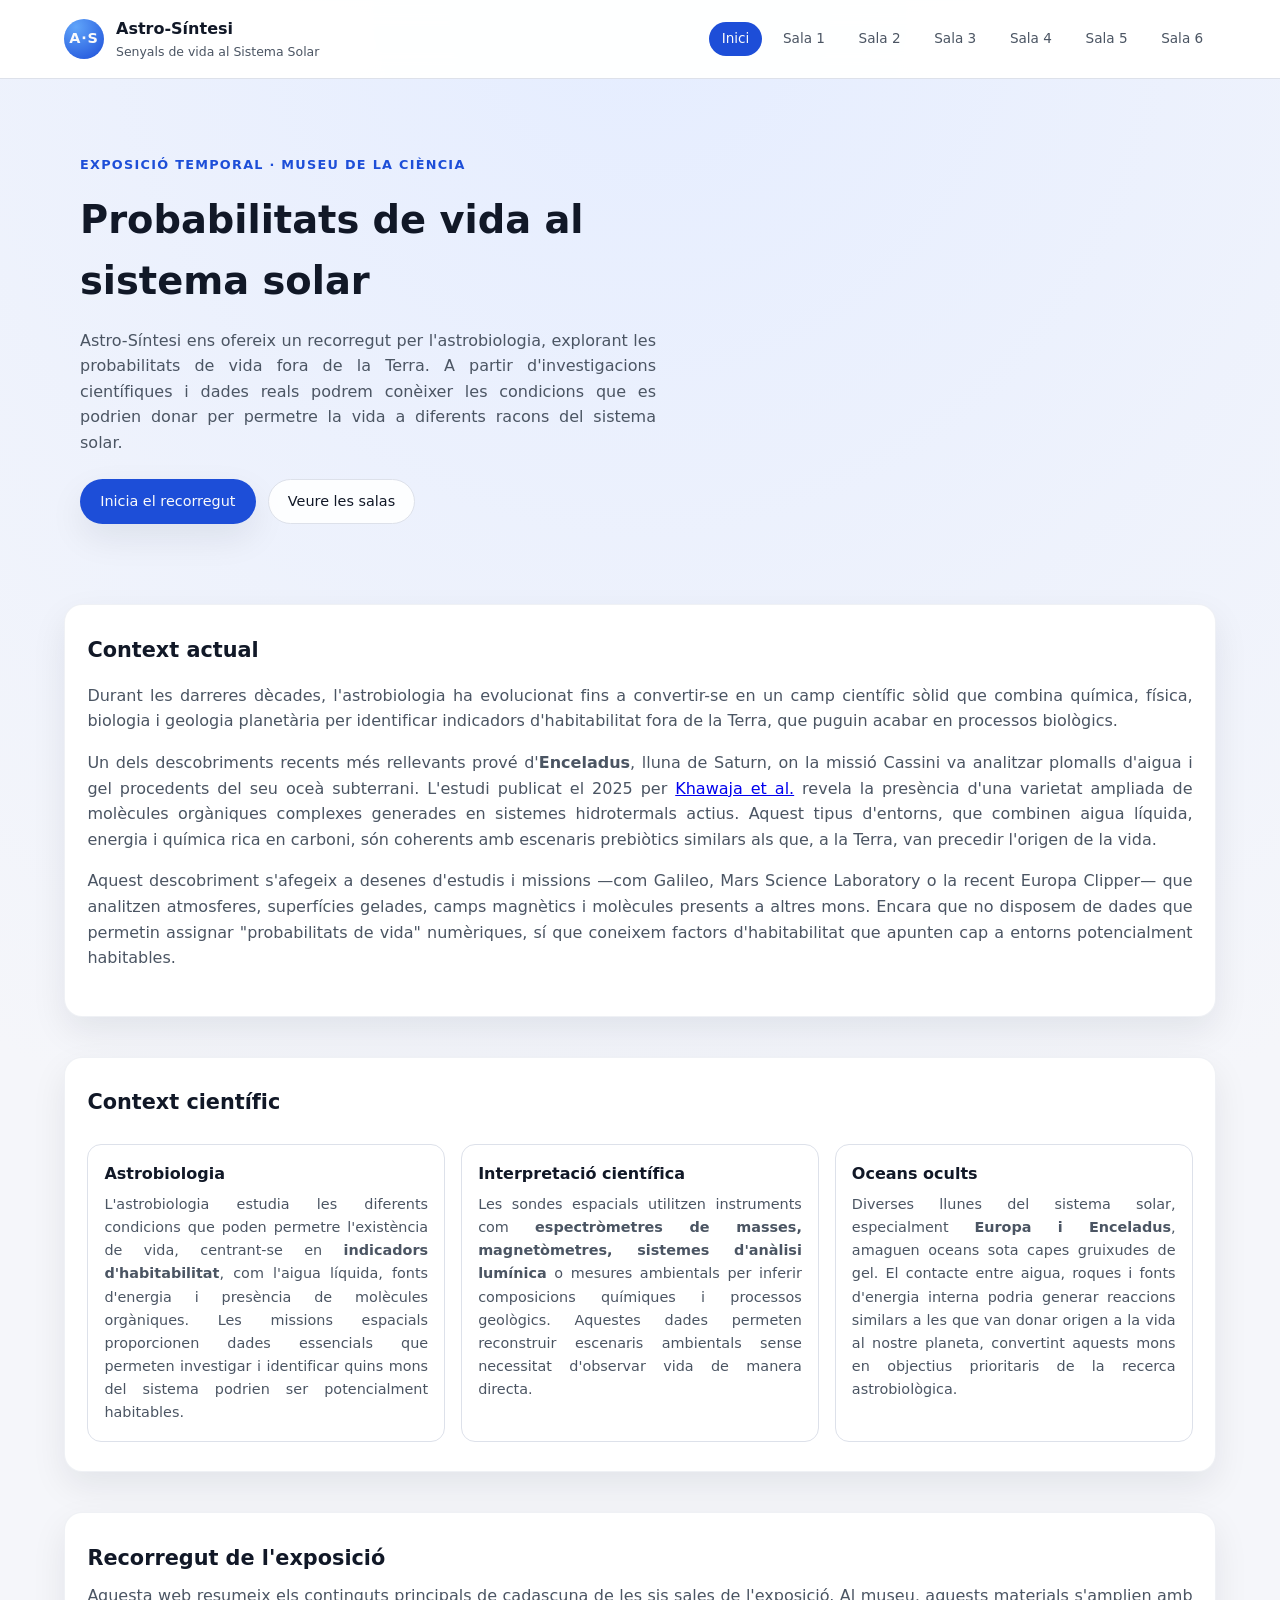
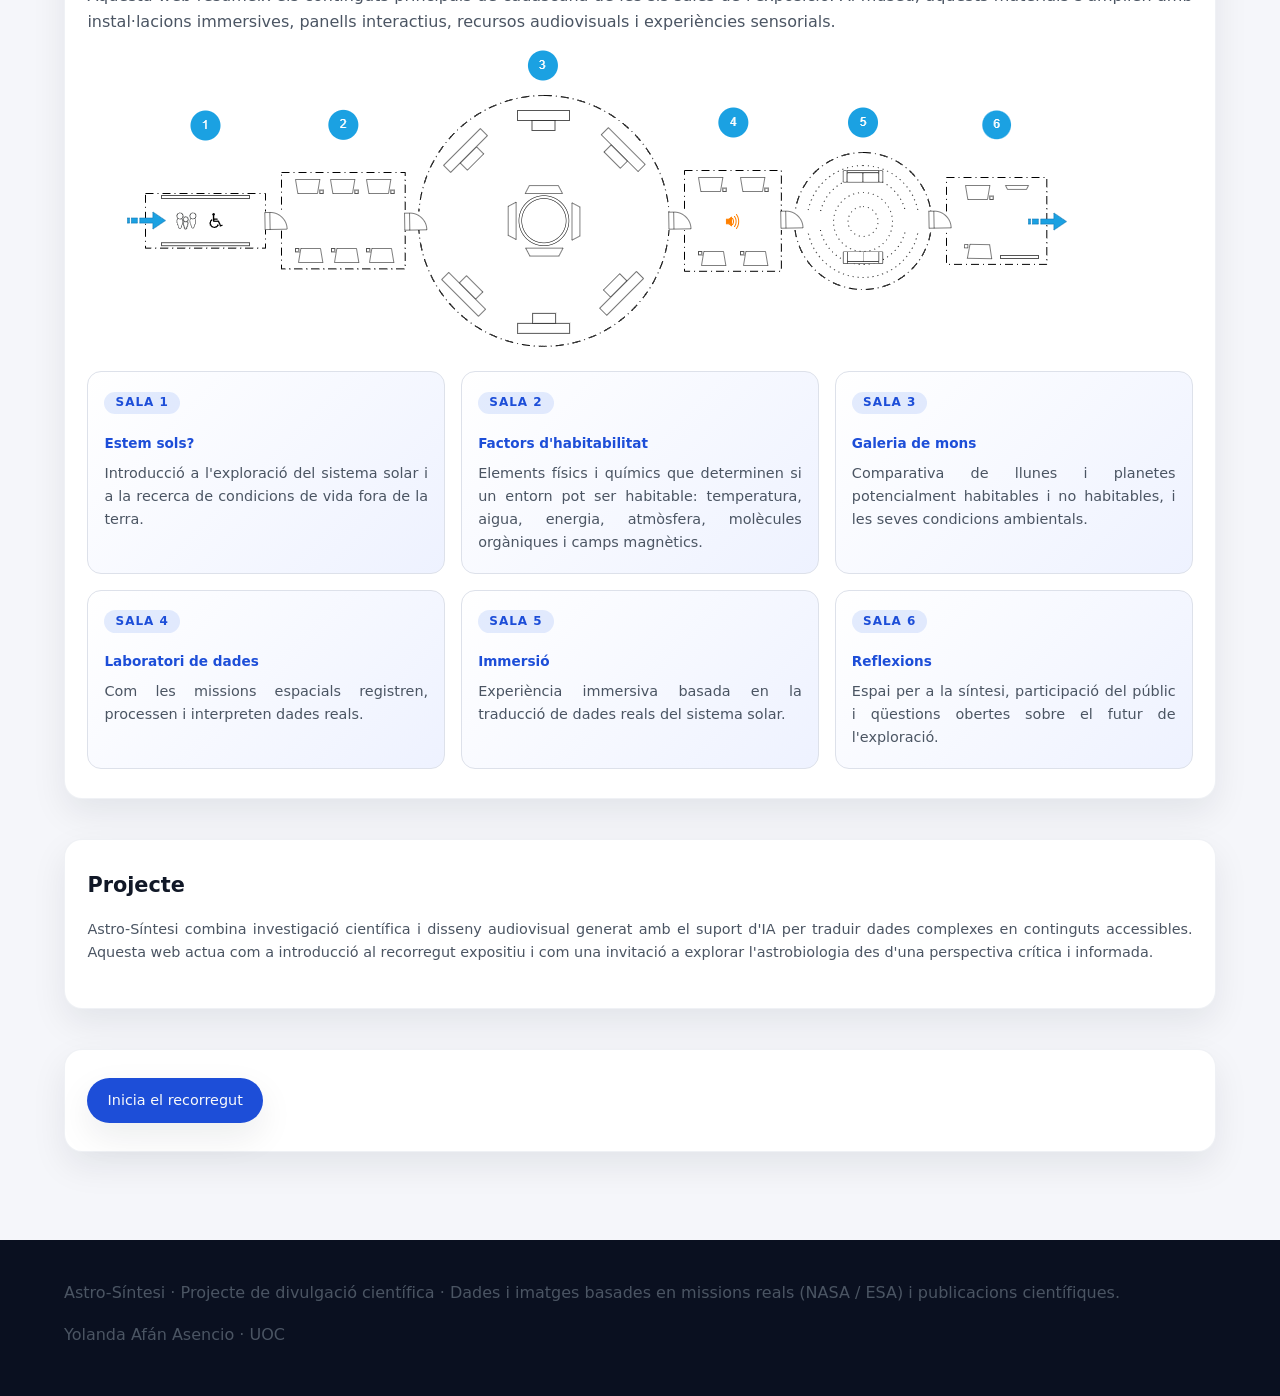
==== commit 11d1b4b6: "Refactor web con textos json" ====
--- a/index.html
+++ b/index.html
@@ -13,6 +13,7 @@
     <link rel="stylesheet" href="css/styles.css" />
 
     <!-- JavaScript -->
+    <script defer src="js/content-loader.js"></script>
     <script defer src="js/main.js"></script>
 </head>
 
@@ -48,80 +49,54 @@
     <!-- Hero / Introducción -->
     <section class="hero">
         <div class="hero-text">
-            <p class="hero-kicker">Exposició temporal · Museu de la ciència</p>
-            <h1>Probabilitats de vida al sistema solar</h1>
+            <p class="hero-kicker" data-content="hero-kicker">Carregant...</p>
+            <h1 data-content="hero-title">Carregant...</h1>
 
-            <p class="hero-lead">
-                Astro-Síntesi ens ofereix un recorregut per l'astrobiologia, explorant les probabilitats de vida fora de la Terra. A partir d'investigacions científiques i dades reals podrem conèixer les condicions que es podrien donar per permetre la vida a diferents racons del sistema solar.
+            <p class="hero-lead" data-content="hero-lead">
+                Carregant...
             </p>
 
             <!-- Acciones principales -->
             <div class="hero-actions">
-                <a href="sala1_estem_sols.html" class="btn btn-primary">
-                    Inicia el recorregut
+                <a href="sala1_estem_sols.html" class="btn btn-primary" data-cta="primary">
+                    Carregant...
                 </a>
-                <a href="#recorrido" class="btn btn-outline">
-                    Veure les salas
+                <a href="#recorrido" class="btn btn-outline" data-cta="secondary">
+                    Carregant...
                 </a>
             </div>
         </div>
     </section>
 
     <!-- Context actual -->
-    <section class="section section-context">
+    <section class="section section-context" data-section="context-actual">
         <header class="section-header">
-            <h2>Context actual</h2>
+            <h2 data-content="title">Carregant...</h2>
         </header>
 
-        <p class="paragraph--collapsible">
-            Durant les darreres dècades, l'astrobiologia ha evolucionat fins a convertir-se en un camp científic sòlid que combina química, física, biologia i geologia planetària per identificar indicadors d'habitabilitat fora de la Terra, que puguin acabar en processos biològics.
-        </p>
-
-        <p>
-            Un dels descobriments recents més rellevants prové d'<strong>Enceladus</strong>, lluna de Saturn, on la missió Cassini va analitzar plomalls d'aigua i gel procedents del seu oceà subterrani. L'estudi publicat el 2025 per <a href="https://www.nature.com/articles/s41550-025-02655-y" target="_blank" rel="noopener">Khawaja et al.</a> revela la presència d'una varietat ampliada de molècules orgàniques complexes generades en sistemes hidrotermals actius. Aquest tipus d'entorns, que combinen aigua líquida, energia i química rica en carboni, són coherents amb escenaris prebiòtics similars als que, a la Terra, van precedir l'origen de la vida.
-        </p>
-
-        <p>
-            Aquest descobriment s'afegeix a desenes d'estudis i missions —com Galileo, Mars Science Laboratory o la recent Europa Clipper— que analitzen atmosferes, superfícies gelades, camps magnètics i molècules presents a altres mons. Encara que no disposem de dades que permetin assignar "probabilitats de vida" numèriques, sí que coneixem factors d'habitabilitat que apunten cap a entorns potencialment habitables.
-        </p>
+        <div data-content="paragraphs">
+            <p>Carregant contingut...</p>
+        </div>
     </section>
 
     <!-- Context científic -->
-    <section class="section section-context" id="contexto">
+    <section class="section section-context" id="contexto" data-section="context-cientific">
         <header class="section-header">
-            <h2>Context científic</h2>
+            <h2 data-content="title">Carregant...</h2>
         </header>
 
-        <div class="context-grid">
-            <article class="card">
-                <h3>Astrobiologia</h3>
-                <p>
-                    L'astrobiologia estudia les diferents condicions que poden permetre l'existència de vida, centrant-se en <strong>indicadors d'habitabilitat</strong>, com l'aigua líquida, fonts d'energia i presència de molècules orgàniques. Les missions espacials proporcionen dades essencials que permeten investigar i identificar quins mons del sistema podrien ser potencialment habitables.
-                </p>
-            </article>
-
-            <article class="card">
-                <h3>Interpretació científica</h3>
-                <p>
-                    Les sondes espacials utilitzen instruments com <strong>espectròmetres de masses, magnetòmetres, sistemes d'anàlisi lumínica</strong> o mesures ambientals per inferir composicions químiques i processos geològics. Aquestes dades permeten reconstruir escenaris ambientals sense necessitat d'observar vida de manera directa.
-                </p>
-            </article>
-
-            <article class="card">
-                <h3>Oceans ocults</h3>
-                <p>
-                    Diverses llunes del sistema solar, especialment <strong>Europa i Enceladus</strong>, amaguen oceans sota capes gruixudes de gel. El contacte entre aigua, roques i fonts d'energia interna podria generar reaccions similars a les que van donar origen a la vida al nostre planeta, convertint aquests mons en objectius prioritaris de la recerca astrobiològica.
-                </p>
-            </article>
+        <div class="context-grid" data-content="context-cards">
+            <!-- Las tarjetas se cargarán dinámicamente -->
+            <p>Carregant contingut...</p>
         </div>
     </section>
 
     <!-- Recorregut de l'exposició -->
-    <section class="section section-route" id="recorrido">
+    <section class="section section-route" id="recorrido" data-section="recorregut">
         <header class="section-header">
-            <h2>Recorregut de l'exposició</h2>
-            <p>
-                Aquesta web resumeix els continguts principals de cadascuna de les sis sales de l'exposició. Al museu, aquests materials s'amplien amb instal·lacions immersives, panells interactius, recursos audiovisuals i experiències sensorials.
+            <h2 data-content="title">Carregant...</h2>
+            <p data-content="intro">
+                Carregant...
             </p>
         </header>
 
@@ -129,77 +104,20 @@
             <img src="images/pla_general.png" alt="Plànol general de l'exposició Astro-Síntesi" />
         </figure>
 
-        <ol class="route-list">
-            <li class="route-item">
-                <span class="route-label">Sala 1</span>
-                <h3>
-                    <a href="sala1_estem_sols.html" class="route-link">Estem sols?</a>
-                </h3>
-                <p>
-                    Introducció a l'exploració del sistema solar i a la recerca de condicions de vida fora de la terra.
-                </p>
-            </li>
-
-            <li class="route-item">
-                <span class="route-label">Sala 2</span>
-                <h3>
-                    <a href="sala2_factors_habitabilitat.html" class="route-link">Factors d'habitabilitat</a>
-                </h3>
-                <p>
-                    Elements físics i químics que determinen si un entorn pot ser habitable: temperatura, aigua, energia, atmòsfera, molècules orgàniques i camps magnètics.
-                </p>
-            </li>
-
-            <li class="route-item">
-                <span class="route-label">Sala 3</span>
-                <h3>
-                    <a href="sala3_galeria_mons.html" class="route-link">Galeria de mons</a>
-                </h3>
-                <p>
-                    Comparativa de llunes i planetes potencialment habitables i no habitables, i les seves condicions ambientals.
-                </p>
-            </li>
-
-            <li class="route-item">
-                <span class="route-label">Sala 4</span>
-                <h3>
-                    <a href="sala4_laboratori_dades.html" class="route-link">Laboratori de dades</a>
-                </h3>
-                <p>
-                    Com les missions espacials registren, processen i interpreten dades reals.
-                </p>
-            </li>
-
-            <li class="route-item">
-                <span class="route-label">Sala 5</span>
-                <h3>
-                    <a href="sala5_immersio.html" class="route-link">Immersió</a>
-                </h3>
-                <p>
-                    Experiència immersiva basada en la traducció de dades reals del sistema solar.
-                </p>
-            </li>
-
-            <li class="route-item">
-                <span class="route-label">Sala 6</span>
-                <h3>
-                    <a href="sala6_reflexions.html" class="route-link">Reflexions</a>
-                </h3>
-                <p>
-                    Espai per a la síntesi, participació del públic i qüestions obertes sobre el futur de l'exploració.
-                </p>
-            </li>
+        <ol class="route-list" data-content="salas-list">
+            <!-- Las salas se cargarán dinámicamente -->
+            <li>Carregant contingut...</li>
         </ol>
     </section>
 
     <!-- Créditos del proyecto -->
-    <section class="section section-credits">
+    <section class="section section-credits" data-section="projecte">
         <header class="section-header">
-            <h2>Projecte</h2>
+            <h2 data-content="title">Carregant...</h2>
         </header>
 
-        <p class="credits-text">
-            Astro-Síntesi combina investigació científica i disseny audiovisual generat amb el suport d'IA per traduir dades complexes en continguts accessibles. Aquesta web actua com a introducció al recorregut expositiu i com una invitació a explorar l'astrobiologia des d'una perspectiva crítica i informada.
+        <p class="credits-text" data-content="content">
+            Carregant...
         </p>
     </section>
 
@@ -216,12 +134,22 @@
      FOOTER
      ============================================ -->
 <footer class="site-footer">
-    <p>
+    <p data-content="footer-line1">
         Astro-Síntesi · Projecte de divulgació científica · Dades i imatges basades en missions reals (NASA / ESA) i publicacions científiques.
     </p>
-    <p>
+    <p data-content="footer-line2">
         Yolanda Afán Asencio · UOC
     </p>
 </footer>
+
+<!-- ============================================
+     INICIALIZACIÓN DEL CONTENIDO
+     ============================================ -->
+<script>
+    document.addEventListener('DOMContentLoaded', () => {
+        const loader = new ContentLoader();
+        loader.init('index');
+    });
+</script>
 </body>
 </html>
--- a/css/styles.css
+++ b/css/styles.css
@@ -139,6 +139,7 @@
     display: flex;
     flex-wrap: wrap;
     gap: var(--spacing-xs);
+    align-items: center;
 }
 
 .nav-link {
@@ -158,6 +159,61 @@
 .nav-link--active {
     background: var(--accent);
     color: var(--text-contrast);
+}
+
+/* Selector de idioma */
+.lang-selector {
+    display: flex;
+    gap: 0.25rem;
+    margin-left: var(--spacing-sm);
+    padding-left: var(--spacing-sm);
+    border-left: 1px solid var(--border-soft);
+}
+
+.lang-btn {
+    display: inline-flex;
+    align-items: center;
+    justify-content: center;
+    gap: 0.35rem;
+    min-width: 3.5rem;
+    height: 2rem;
+    padding: 0 0.6rem;
+    border: 1px solid var(--border-soft);
+    border-radius: var(--radius-sm);
+    background: var(--bg-section);
+    color: var(--text-muted);
+    font-size: var(--font-size-xs);
+    font-weight: 600;
+    letter-spacing: 0.05em;
+    cursor: pointer;
+    transition: all 0.2s ease;
+}
+
+.lang-btn__flag {
+    font-size: 1.1rem;
+    line-height: 1;
+}
+
+.lang-btn__text {
+    font-size: 0.7rem;
+}
+
+.lang-btn:hover {
+    background: var(--accent-soft);
+    border-color: var(--accent);
+    color: var(--accent);
+}
+
+.lang-btn--active {
+    background: var(--accent);
+    border-color: var(--accent);
+    color: var(--text-contrast);
+}
+
+.lang-btn--active:hover {
+    background: var(--accent);
+    color: var(--text-contrast);
+    filter: brightness(1.05);
 }
 
 
@@ -341,12 +397,28 @@
     gap: var(--spacing-md);
 }
 
+/* Portada: 3 columnas (3 + 3 salas) */
 .section-route .route-list {
     grid-template-columns: repeat(auto-fit, minmax(280px, 1fr));
 }
 
+/* Salas internas: 2 columnas (2 + 2 factores) */
 .section-route-sala .route-list {
+    padding: 5px;
     grid-template-columns: repeat(auto-fit, minmax(400px, 1fr));
+}
+
+/* Responsive para pantallas pequeñas */
+@media (max-width: 900px) {
+    .section-route-sala .route-list {
+        grid-template-columns: 1fr;
+    }
+}
+
+@media (max-width: 768px) {
+    .section-route .route-list {
+        grid-template-columns: 1fr;
+    }
 }
 
 .route-item {
@@ -388,23 +460,6 @@
     color: var(--accent);
 }
 
-/* Enlaces dentro de route-item */
-.route-item a {
-    color: var(--accent);
-    text-decoration: underline;
-    transition: color 0.2s ease;
-}
-
-.route-item a:hover {
-    color: #1e40af; /* Azul más oscuro */
-}
-
-/* Espaciado para la sección de recursos */
-.route-item p:has(strong) {
-    margin-top: var(--spacing-md);
-    padding-top: var(--spacing-sm);
-    border-top: 1px solid var(--border-soft);
-}
 
 /* ============================================================================
    CRÉDITOS (PORTADA)
@@ -443,6 +498,17 @@
         gap: var(--spacing-sm);
     }
 
+    .main-nav {
+        width: 100%;
+        justify-content: space-between;
+    }
+
+    .lang-selector {
+        margin-left: auto;
+        padding-left: 0;
+        border-left: none;
+    }
+
     .hero {
         grid-template-columns: 1fr;
     }
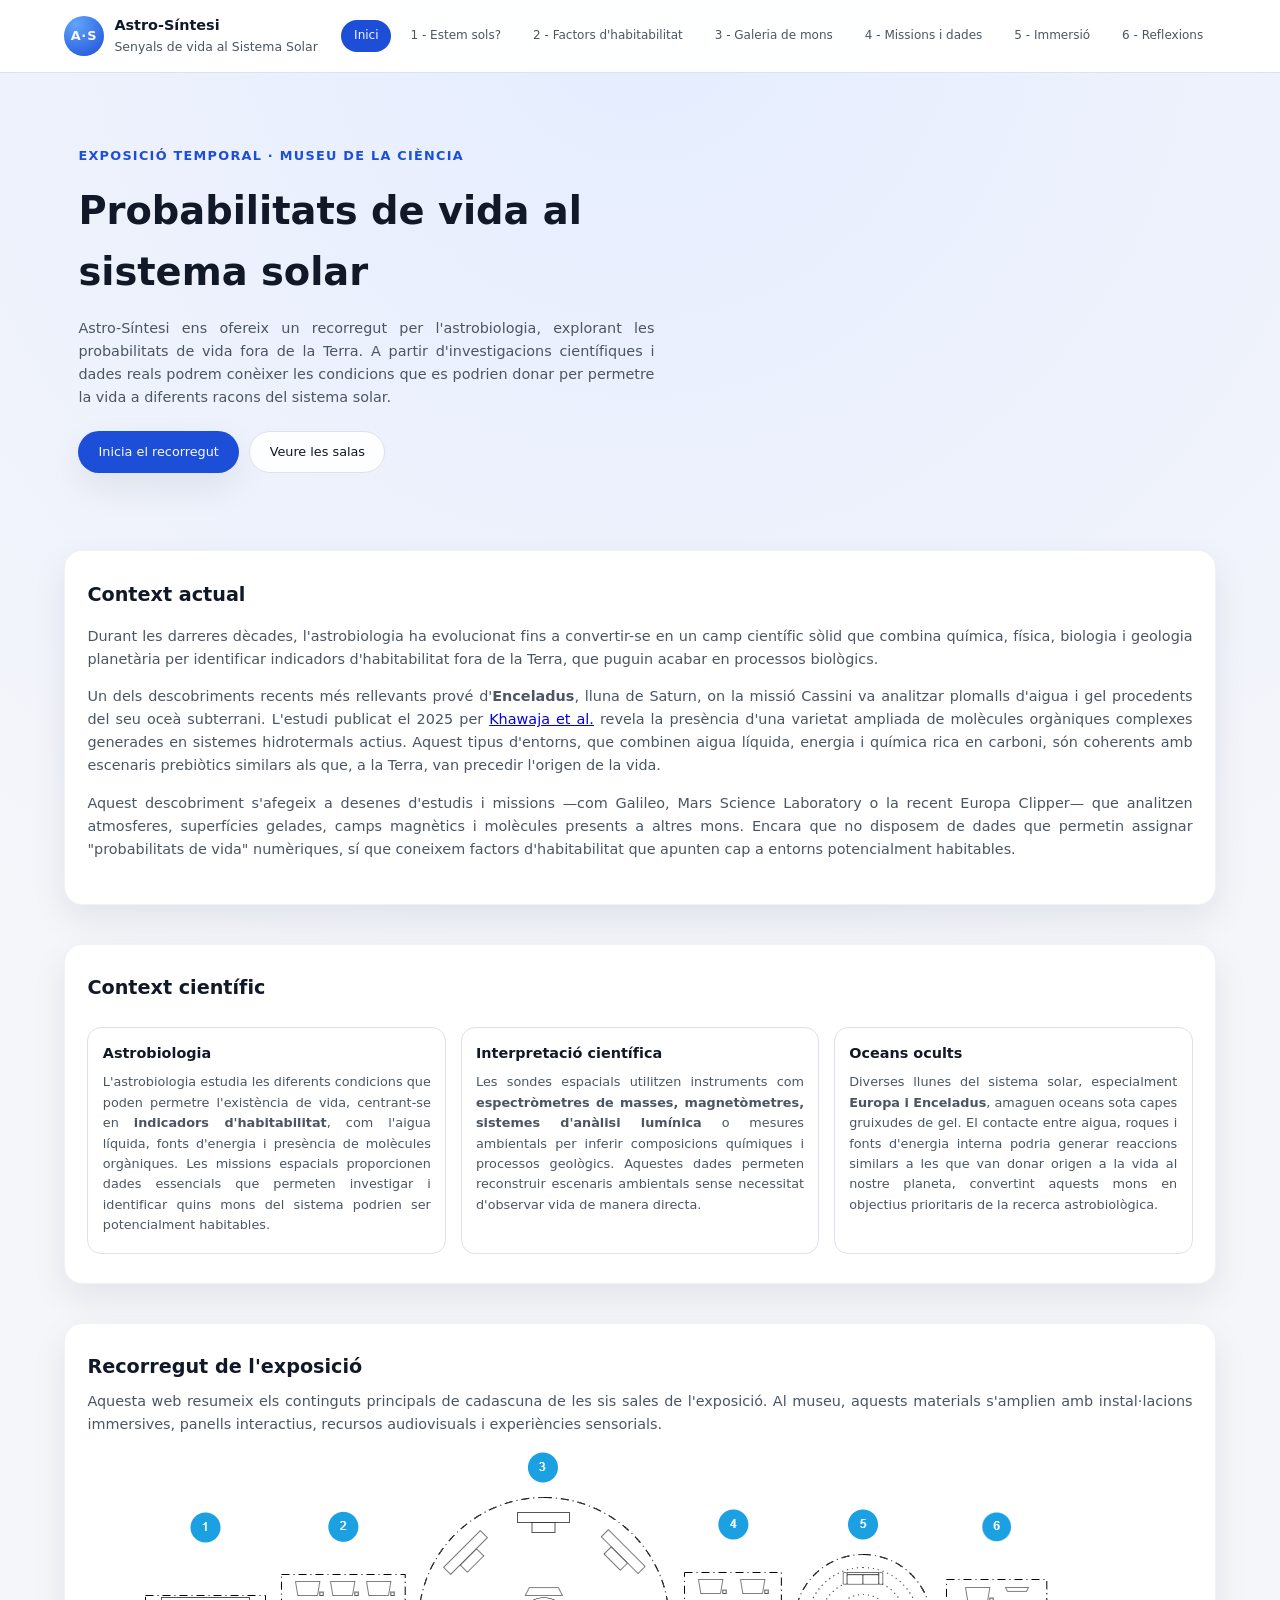
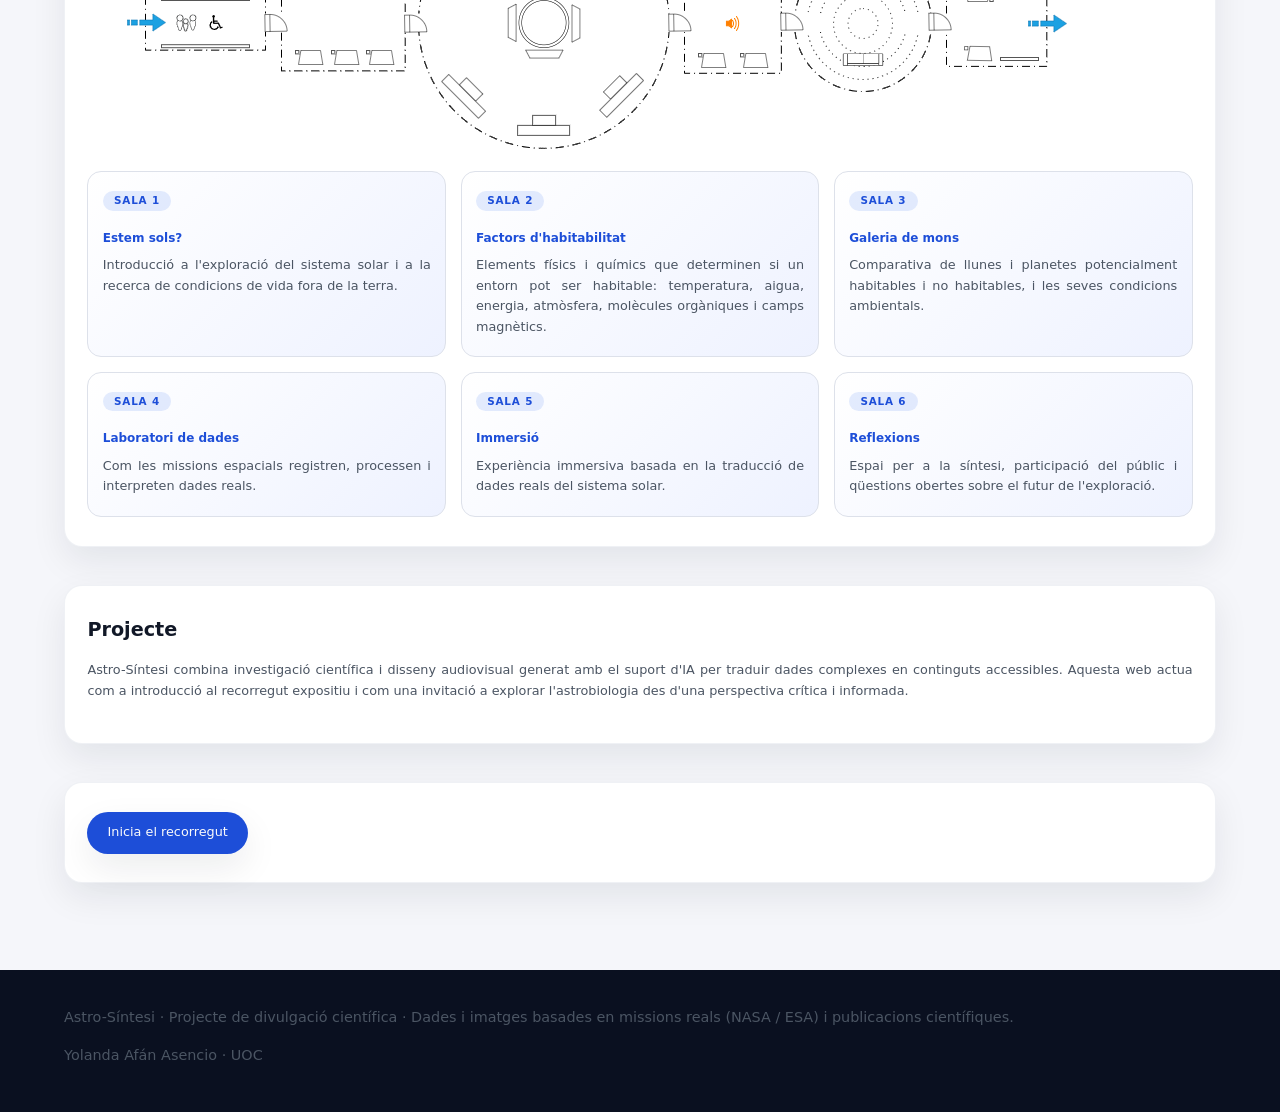
==== commit 3212d3b1: "update del menu" ====
--- a/index.html
+++ b/index.html
@@ -32,12 +32,12 @@
 
     <nav class="main-nav" aria-label="Navegació principal">
         <a href="index.html" class="nav-link nav-link--active">Inici</a>
-        <a href="sala1_estem_sols.html" class="nav-link">Sala 1</a>
-        <a href="sala2_factors_habitabilitat.html" class="nav-link">Sala 2</a>
-        <a href="sala3_galeria_mons.html" class="nav-link">Sala 3</a>
-        <a href="sala4_laboratori_dades.html" class="nav-link">Sala 4</a>
-        <a href="sala5_immersio.html" class="nav-link">Sala 5</a>
-        <a href="sala6_reflexions.html" class="nav-link">Sala 6</a>
+        <a href="sala1_estem_sols.html" class="nav-link">1 - Estem sols?</a>
+        <a href="sala2_factors_habitabilitat.html" class="nav-link">2 - Factors d'habitabilitat</a>
+        <a href="sala3_galeria_mons.html" class="nav-link">3 - Galeria de mons</a>
+        <a href="sala4_laboratori_dades.html" class="nav-link">4 - Missions i dades</a>
+        <a href="sala5_immersio.html" class="nav-link">5 - Immersió</a>
+        <a href="sala6_reflexions.html" class="nav-link">6 - Reflexions</a>
     </nav>
 </header>
 
--- a/css/styles.css
+++ b/css/styles.css
@@ -31,19 +31,19 @@
 
     /* Tipografía */
     --font-sans: system-ui, -apple-system, BlinkMacSystemFont, "Segoe UI", sans-serif;
-    --font-size-xs: 0.75rem;
-    --font-size-sm: 0.85rem;
-    --font-size-base: 0.9rem;
-    --font-size-md: 1rem;
-    --font-size-lg: 1.3rem;
+    --font-size-xs: 0.65rem;
+    --font-size-sm: 0.75rem;
+    --font-size-base: 0.8rem;
+    --font-size-md: 0.9rem;
+    --font-size-lg: 1.2rem;
 
     /* Espaciado */
-    --spacing-xs: 0.5rem;
-    --spacing-sm: 0.75rem;
-    --spacing-md: 1rem;
-    --spacing-lg: 1.5rem;
-    --spacing-xl: 2rem;
-    --spacing-2xl: 2.5rem;
+    --spacing-xs: 0.4rem;
+    --spacing-sm: 0.65rem;
+    --spacing-md: 0.9rem;
+    --spacing-lg: 1.4rem;
+    --spacing-xl: 1.9rem;
+    --spacing-2xl: 2.4rem;
 }
 
 
@@ -160,62 +160,6 @@
     background: var(--accent);
     color: var(--text-contrast);
 }
-
-/* Selector de idioma */
-.lang-selector {
-    display: flex;
-    gap: 0.25rem;
-    margin-left: var(--spacing-sm);
-    padding-left: var(--spacing-sm);
-    border-left: 1px solid var(--border-soft);
-}
-
-.lang-btn {
-    display: inline-flex;
-    align-items: center;
-    justify-content: center;
-    gap: 0.35rem;
-    min-width: 3.5rem;
-    height: 2rem;
-    padding: 0 0.6rem;
-    border: 1px solid var(--border-soft);
-    border-radius: var(--radius-sm);
-    background: var(--bg-section);
-    color: var(--text-muted);
-    font-size: var(--font-size-xs);
-    font-weight: 600;
-    letter-spacing: 0.05em;
-    cursor: pointer;
-    transition: all 0.2s ease;
-}
-
-.lang-btn__flag {
-    font-size: 1.1rem;
-    line-height: 1;
-}
-
-.lang-btn__text {
-    font-size: 0.7rem;
-}
-
-.lang-btn:hover {
-    background: var(--accent-soft);
-    border-color: var(--accent);
-    color: var(--accent);
-}
-
-.lang-btn--active {
-    background: var(--accent);
-    border-color: var(--accent);
-    color: var(--text-contrast);
-}
-
-.lang-btn--active:hover {
-    background: var(--accent);
-    color: var(--text-contrast);
-    filter: brightness(1.05);
-}
-
 
 /* ============================================================================
    LAYOUT GENERAL
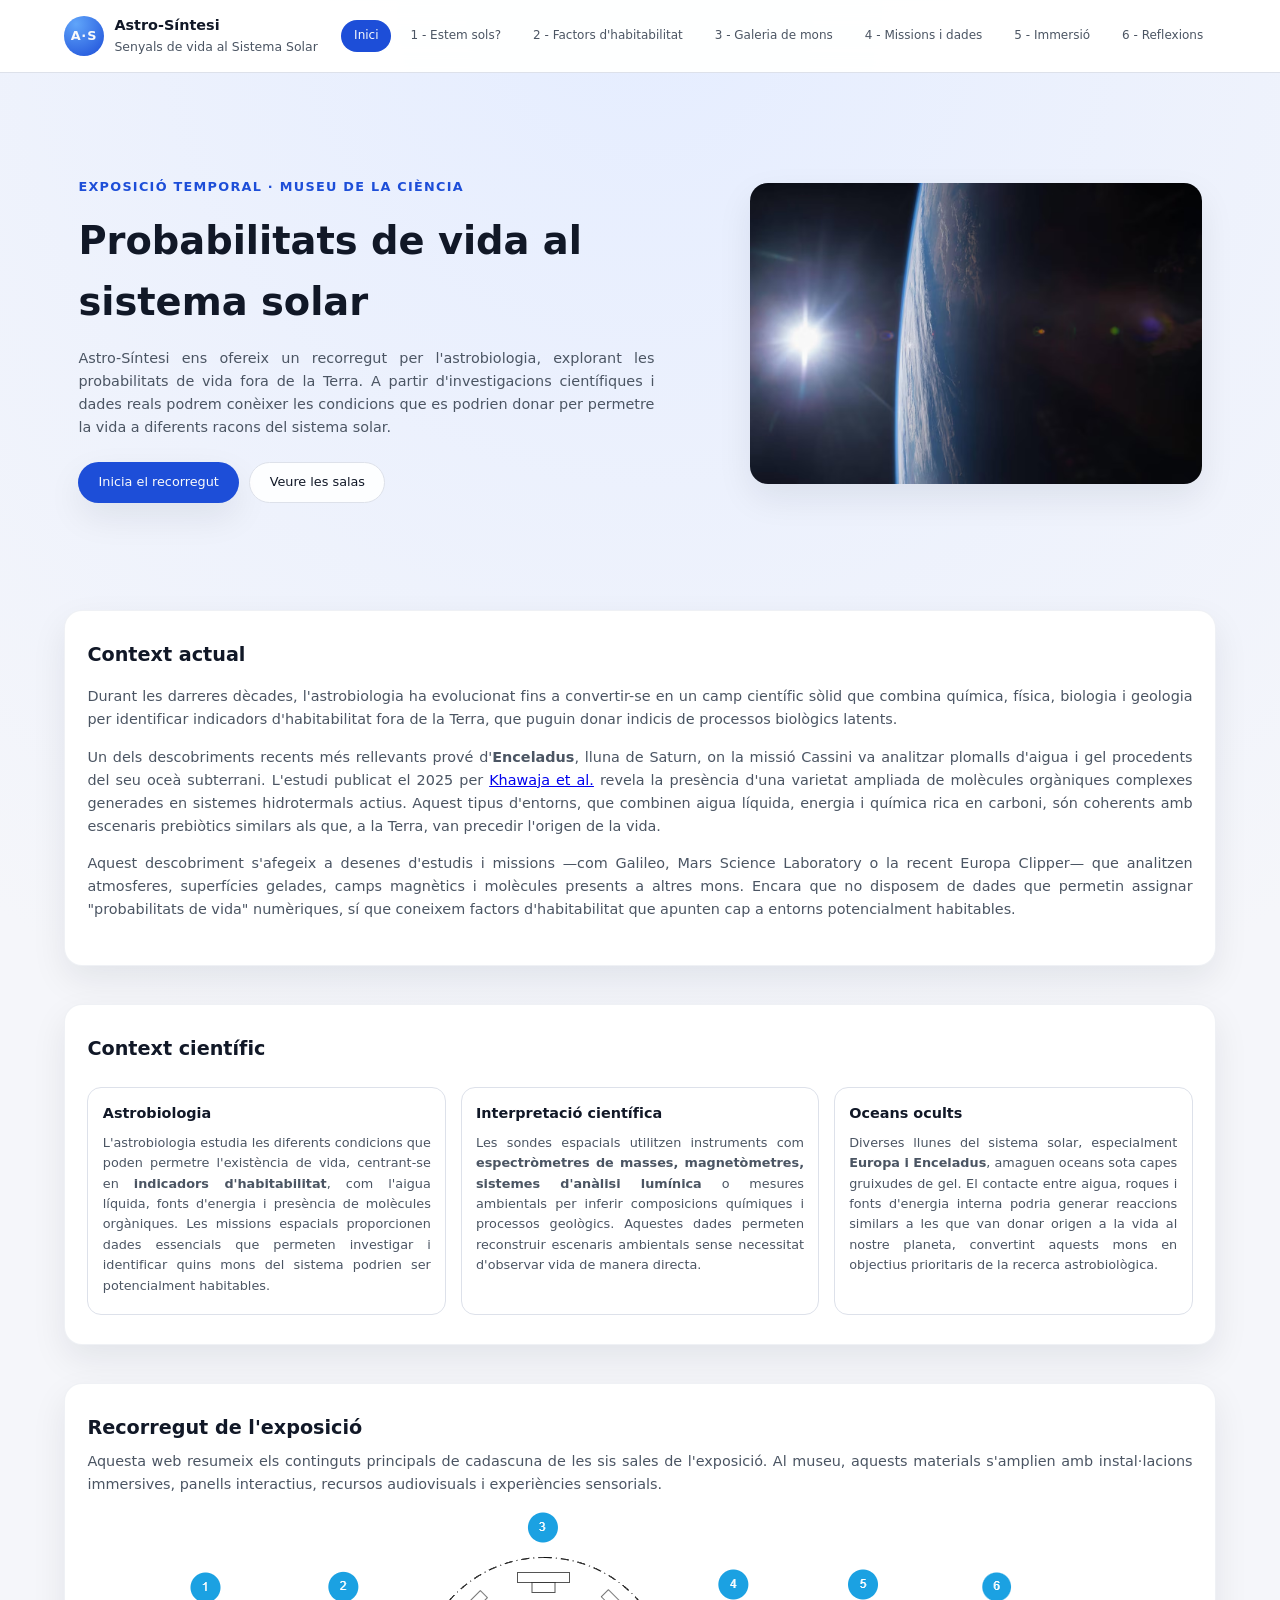
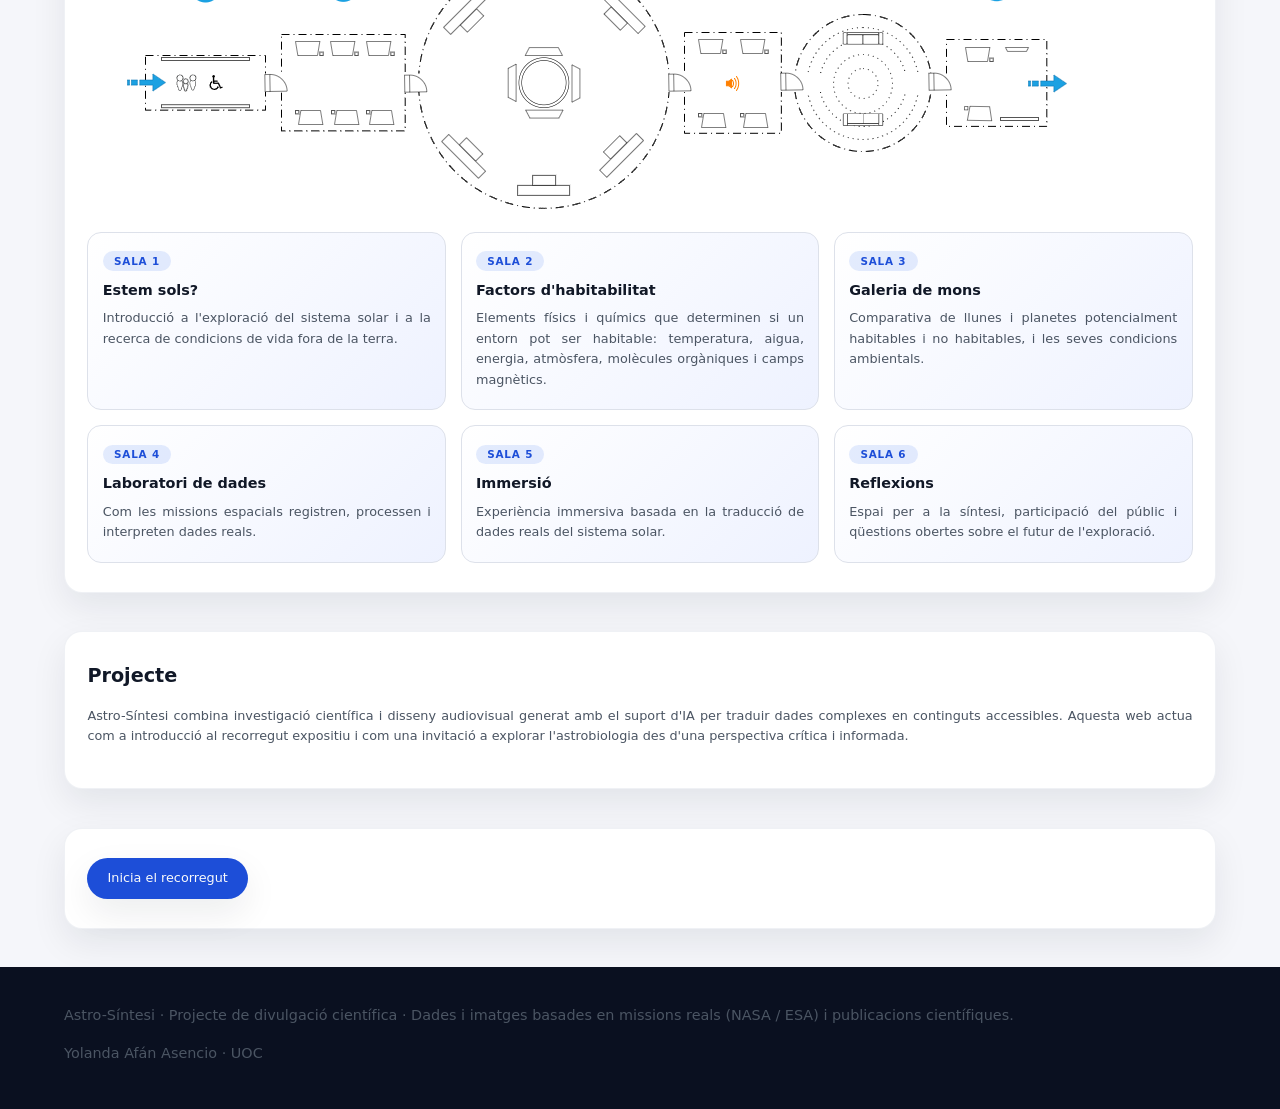
==== commit 90124ba0: "update index amb imatge i estil" ====
--- a/index.html
+++ b/index.html
@@ -19,7 +19,7 @@
 
 <body>
 <!-- ============================================
-     HEADER - Navegación principal
+     HEADER - Navegació principal
      ============================================ -->
 <header class="site-header">
     <div class="logo-block">
@@ -46,7 +46,7 @@
      ============================================ -->
 <main class="page">
 
-    <!-- Hero / Introducción -->
+    <!-- Hero / Introducció -->
     <section class="hero">
         <div class="hero-text">
             <p class="hero-kicker" data-content="hero-kicker">Carregant...</p>
@@ -65,6 +65,11 @@
                     Carregant...
                 </a>
             </div>
+        </div>
+
+        <!-- Imatge del sistema solar -->
+        <div class="hero-visual">
+            <img src="images/solar_system.png" alt="Sistema Solar" class="hero-image" />
         </div>
     </section>
 
@@ -143,7 +148,7 @@
 </footer>
 
 <!-- ============================================
-     INICIALIZACIÓN DEL CONTENIDO
+     INICIALITZACIÓ DEL CONTENIDO
      ============================================ -->
 <script>
     document.addEventListener('DOMContentLoaded', () => {
--- a/css/styles.css
+++ b/css/styles.css
@@ -2,7 +2,7 @@
    VARIABLES CSS - Configuración centralizada del tema
    ============================================================================ */
 :root {
-    /* Colores de fondo */
+    /* Colores de fondo GENERALES (no afectan a salas) */
     --bg-main: #f5f6fa;
     --bg-section: #ffffff;
     --bg-header: #ffffff;
@@ -11,12 +11,12 @@
     /* Bordes */
     --border-soft: #dde1ea;
 
-    /* Colores de texto */
+    /* Colores de texto GENERALES */
     --text-main: #111827;
     --text-muted: #4b5563;
     --text-contrast: #f9fafb;
 
-    /* Colores de acento */
+    /* Colores de acento (menú y navegación - NO cambian por sala) */
     --accent: #1d4ed8;
     --accent-soft: rgba(37, 99, 235, 0.12);
 
@@ -60,6 +60,9 @@
 body {
     margin: 0;
     padding: 0;
+    min-height: 100vh;
+    display: flex;
+    flex-direction: column;
 }
 
 body {
@@ -79,6 +82,10 @@
     font-size: var(--font-size-md);
     color: var(--text-muted);
     text-align: justify;
+}
+
+.img_info {
+    font-size: var(--font-size-xs);
 }
 
 
@@ -162,12 +169,14 @@
 }
 
 /* ============================================================================
-   LAYOUT GENERAL
+   LAYOUT GENERAL - Wrapper para mantener footer abajo
    ============================================================================ */
 .page {
+    flex: 1;
     padding: var(--spacing-xl) 5vw var(--spacing-2xl) 5vw;
     max-width: 1400px;
     margin: 0 auto;
+    width: 100%;
 }
 
 
@@ -205,6 +214,24 @@
     gap: var(--spacing-2xl);
     align-items: center;
     padding: var(--spacing-xl) var(--spacing-md) var(--spacing-2xl);
+}
+
+/* Contenedor de la imagen del Sistema Solar */
+.hero-visual {
+    display: flex;
+    align-items: center;
+    justify-content: center;
+    min-height: 400px;
+    position: relative;
+}
+
+/* Imatge del sistema solar */
+.hero-image {
+    width: 100%;
+    max-width: 500px;
+    height: auto;
+    border-radius: var(--radius-lg);
+    box-shadow: var(--shadow-soft);
 }
 
 .hero-text h1 {
@@ -371,6 +398,14 @@
     border-radius: var(--radius-md);
     border: 1px solid var(--border-soft);
     background: linear-gradient(135deg, #ffffff, #eef2ff);
+    transition: all 0.3s ease;
+}
+
+/* Efecte hover per targetes clicables */
+.route-item--clickable:hover {
+    transform: translateY(-4px);
+    box-shadow: 0 8px 24px rgba(29, 78, 216, 0.15);
+    border-color: var(--accent);
 }
 
 .route-label {
@@ -420,10 +455,10 @@
 
 
 /* ============================================================================
-   FOOTER
+   FOOTER - Siempre visible al final
    ============================================================================ */
 .site-footer {
-    margin-top: 3rem;
+    margin-top: auto;
     padding: var(--spacing-lg) 5vw var(--spacing-xl);
     background: var(--bg-footer);
     color: var(--text-contrast);
@@ -457,6 +492,12 @@
         grid-template-columns: 1fr;
     }
 
+    .hero-visual {
+        order: -1;
+        min-height: 300px;
+    }
+
+
     .page {
         padding-top: var(--spacing-lg);
     }
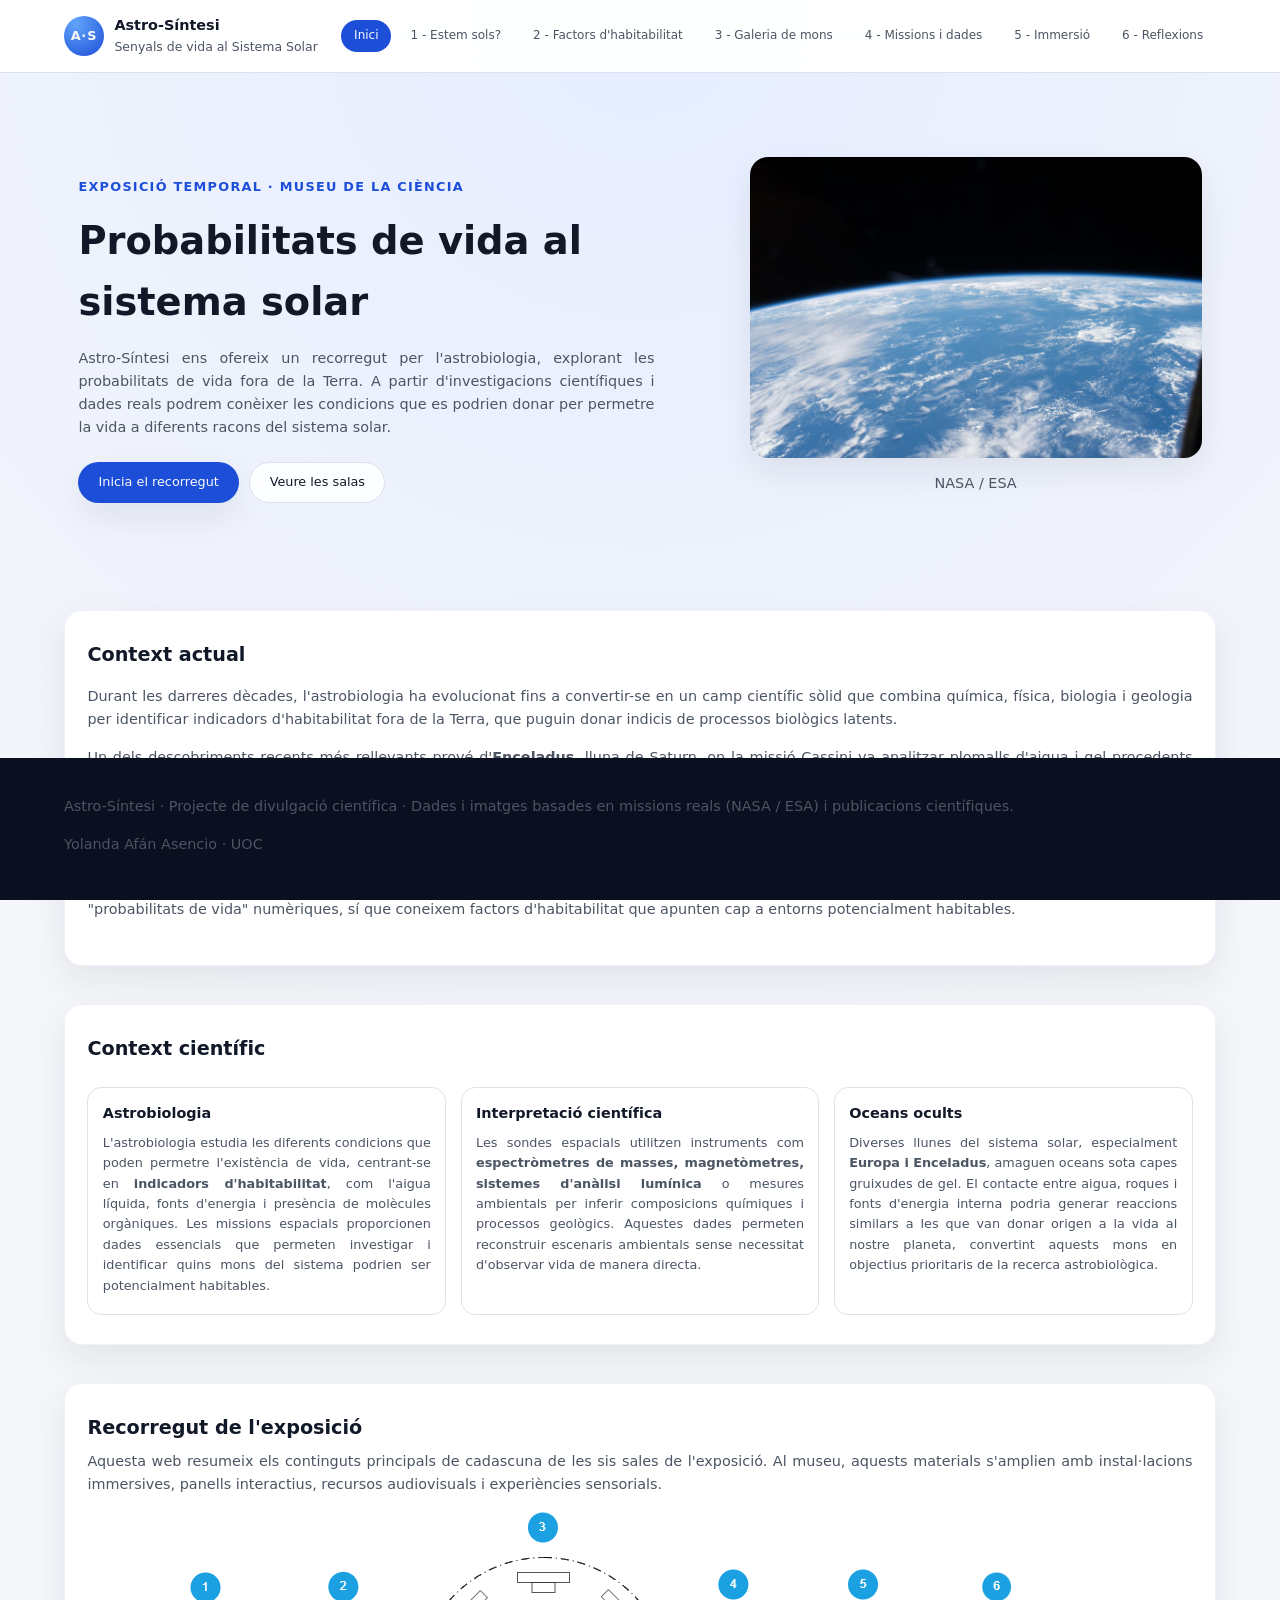
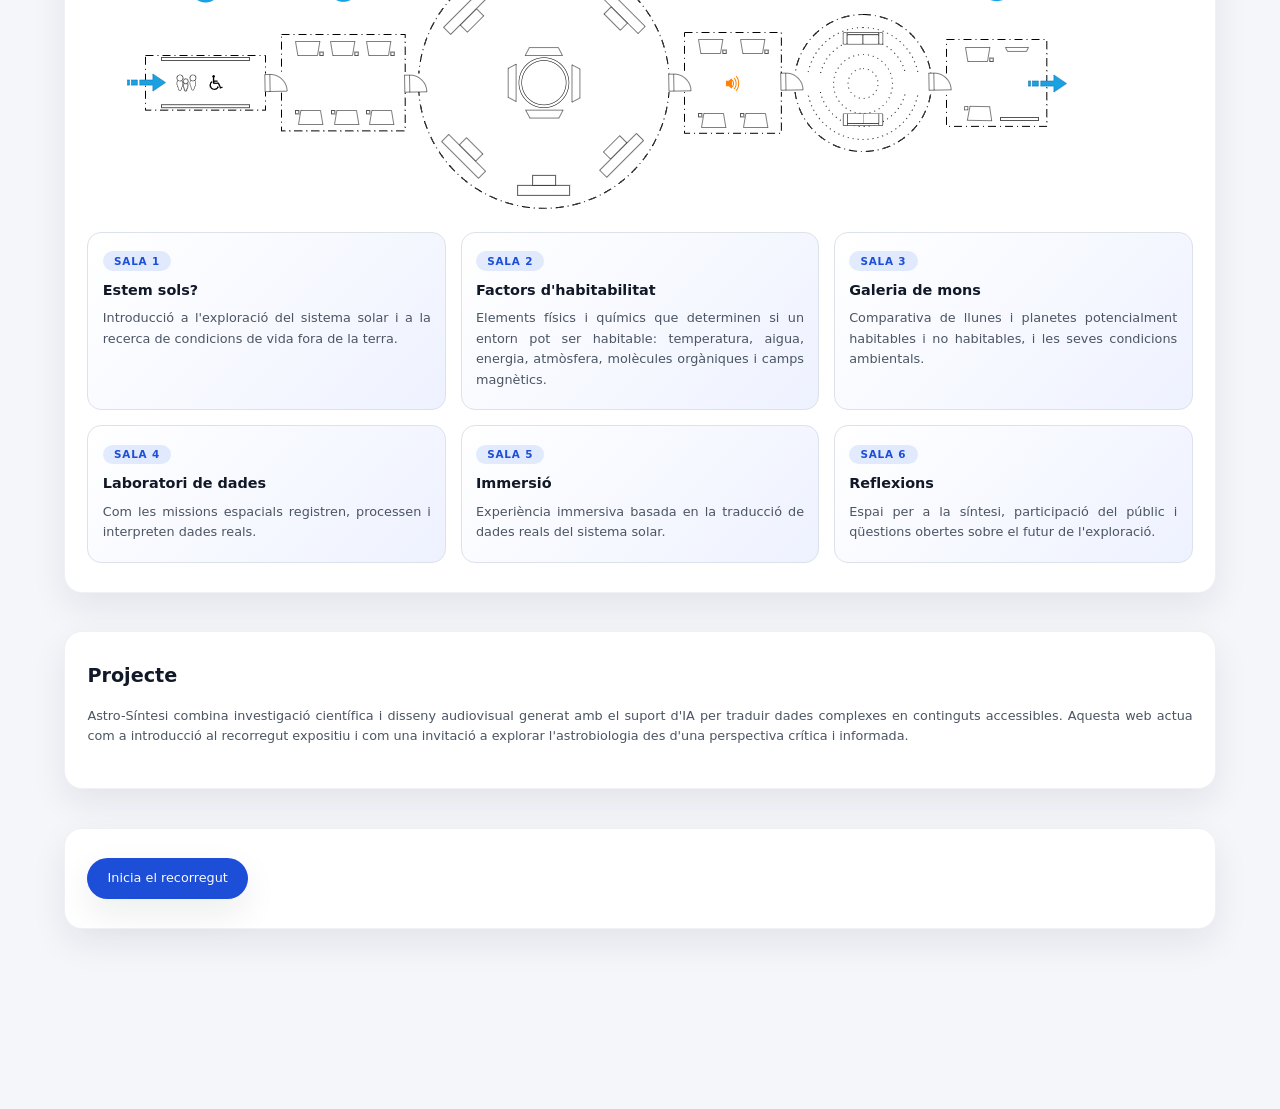
==== commit bbf17896: "update wip" ====
--- a/index.html
+++ b/index.html
@@ -70,6 +70,7 @@
         <!-- Imatge del sistema solar -->
         <div class="hero-visual">
             <img src="images/solar_system.png" alt="Sistema Solar" class="hero-image" />
+            <p class="image-caption">NASA / ESA</p>
         </div>
     </section>
 
--- a/css/styles.css
+++ b/css/styles.css
@@ -216,9 +216,10 @@
     padding: var(--spacing-xl) var(--spacing-md) var(--spacing-2xl);
 }
 
-/* Contenedor de la imagen del Sistema Solar */
+/* Contenedor de la animación del Sistema Solar */
 .hero-visual {
     display: flex;
+    flex-direction: column;
     align-items: center;
     justify-content: center;
     min-height: 400px;
@@ -458,12 +459,15 @@
    FOOTER - Siempre visible al final
    ============================================================================ */
 .site-footer {
+    position: sticky;
+    bottom: 0;
     margin-top: auto;
     padding: var(--spacing-lg) 5vw var(--spacing-xl);
     background: var(--bg-footer);
     color: var(--text-contrast);
     font-size: 0.8rem;
     text-align: center;
+    z-index: 10;
 }
 
 
@@ -497,7 +501,6 @@
         min-height: 300px;
     }
 
-
     .page {
         padding-top: var(--spacing-lg);
     }
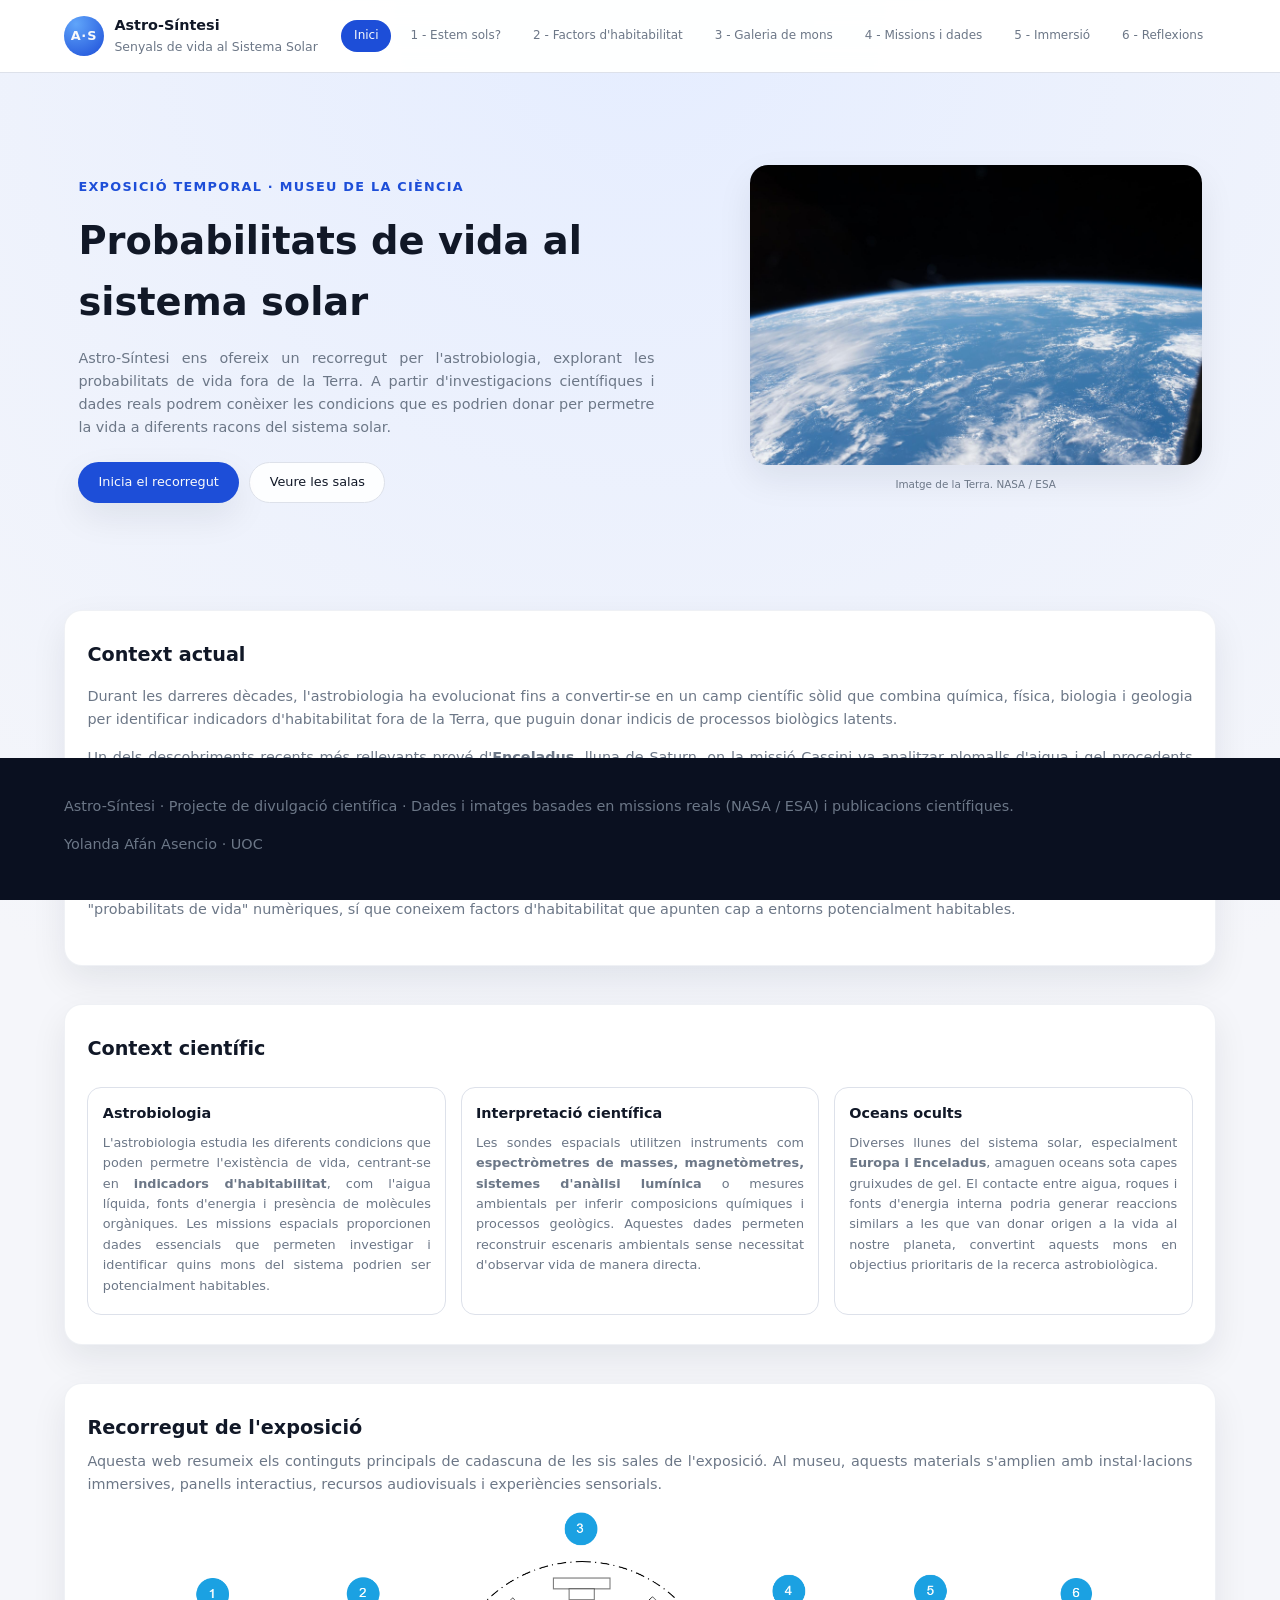
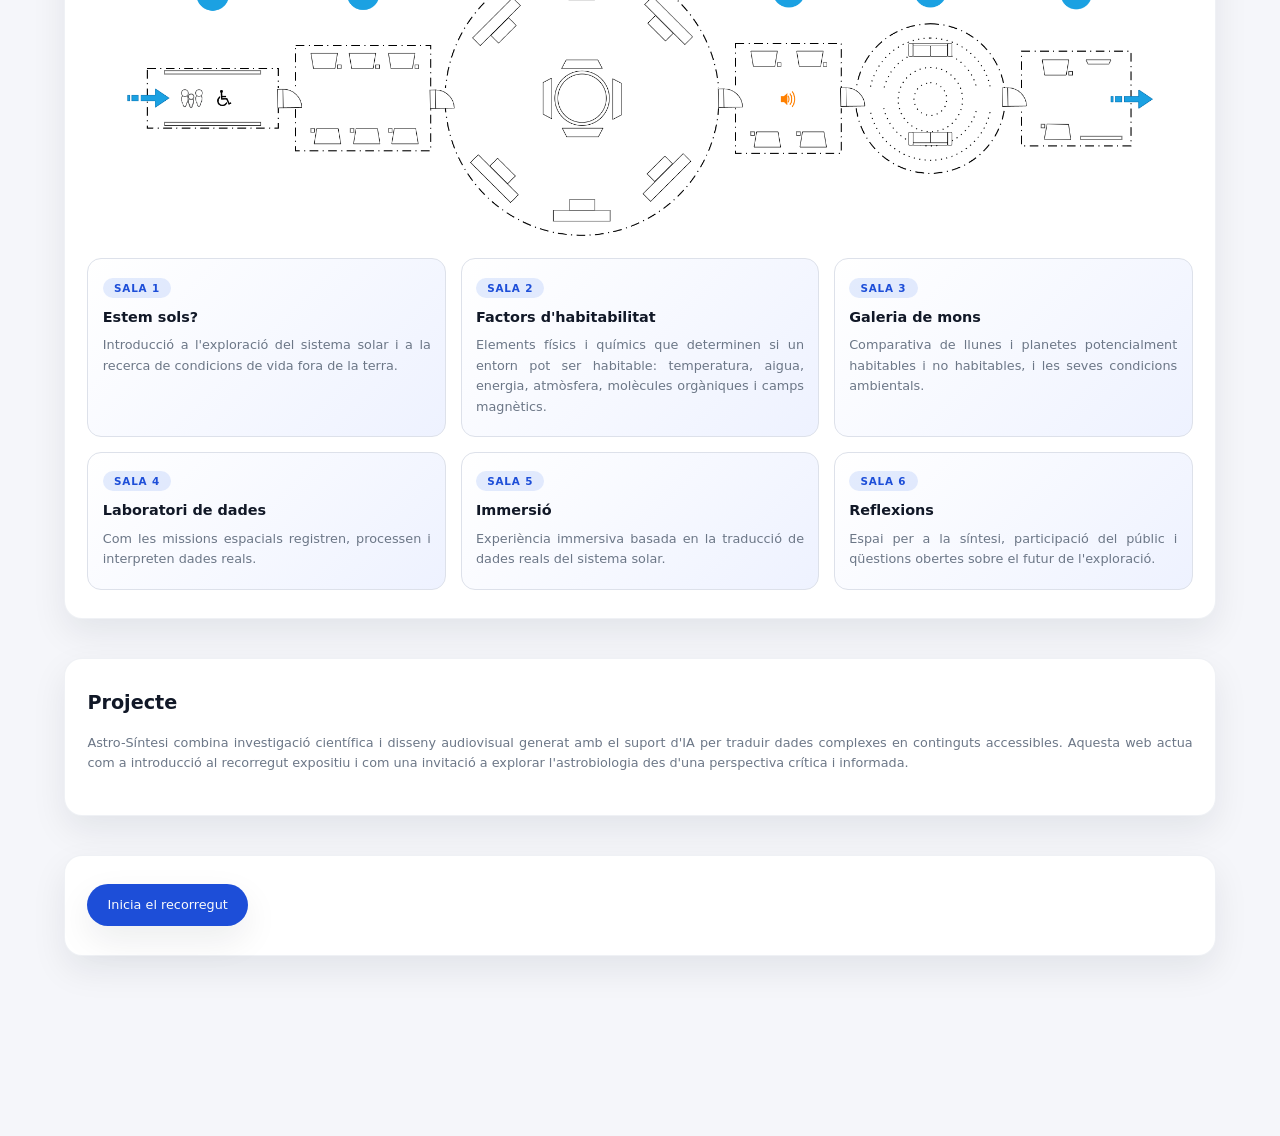
==== commit 7ae9a27a: "update hero y estilos" ====
--- a/index.html
+++ b/index.html
@@ -70,7 +70,7 @@
         <!-- Imatge del sistema solar -->
         <div class="hero-visual">
             <img src="images/solar_system.png" alt="Sistema Solar" class="hero-image" />
-            <p class="image-caption">NASA / ESA</p>
+            <p class="image-caption, img_info">Imatge de la Terra. NASA / ESA</p>
         </div>
     </section>
 
--- a/css/styles.css
+++ b/css/styles.css
@@ -13,7 +13,7 @@
 
     /* Colores de texto GENERALES */
     --text-main: #111827;
-    --text-muted: #4b5563;
+    --text-muted: #6c7787;
     --text-contrast: #f9fafb;
 
     /* Colores de acento (menú y navegación - NO cambian por sala) */
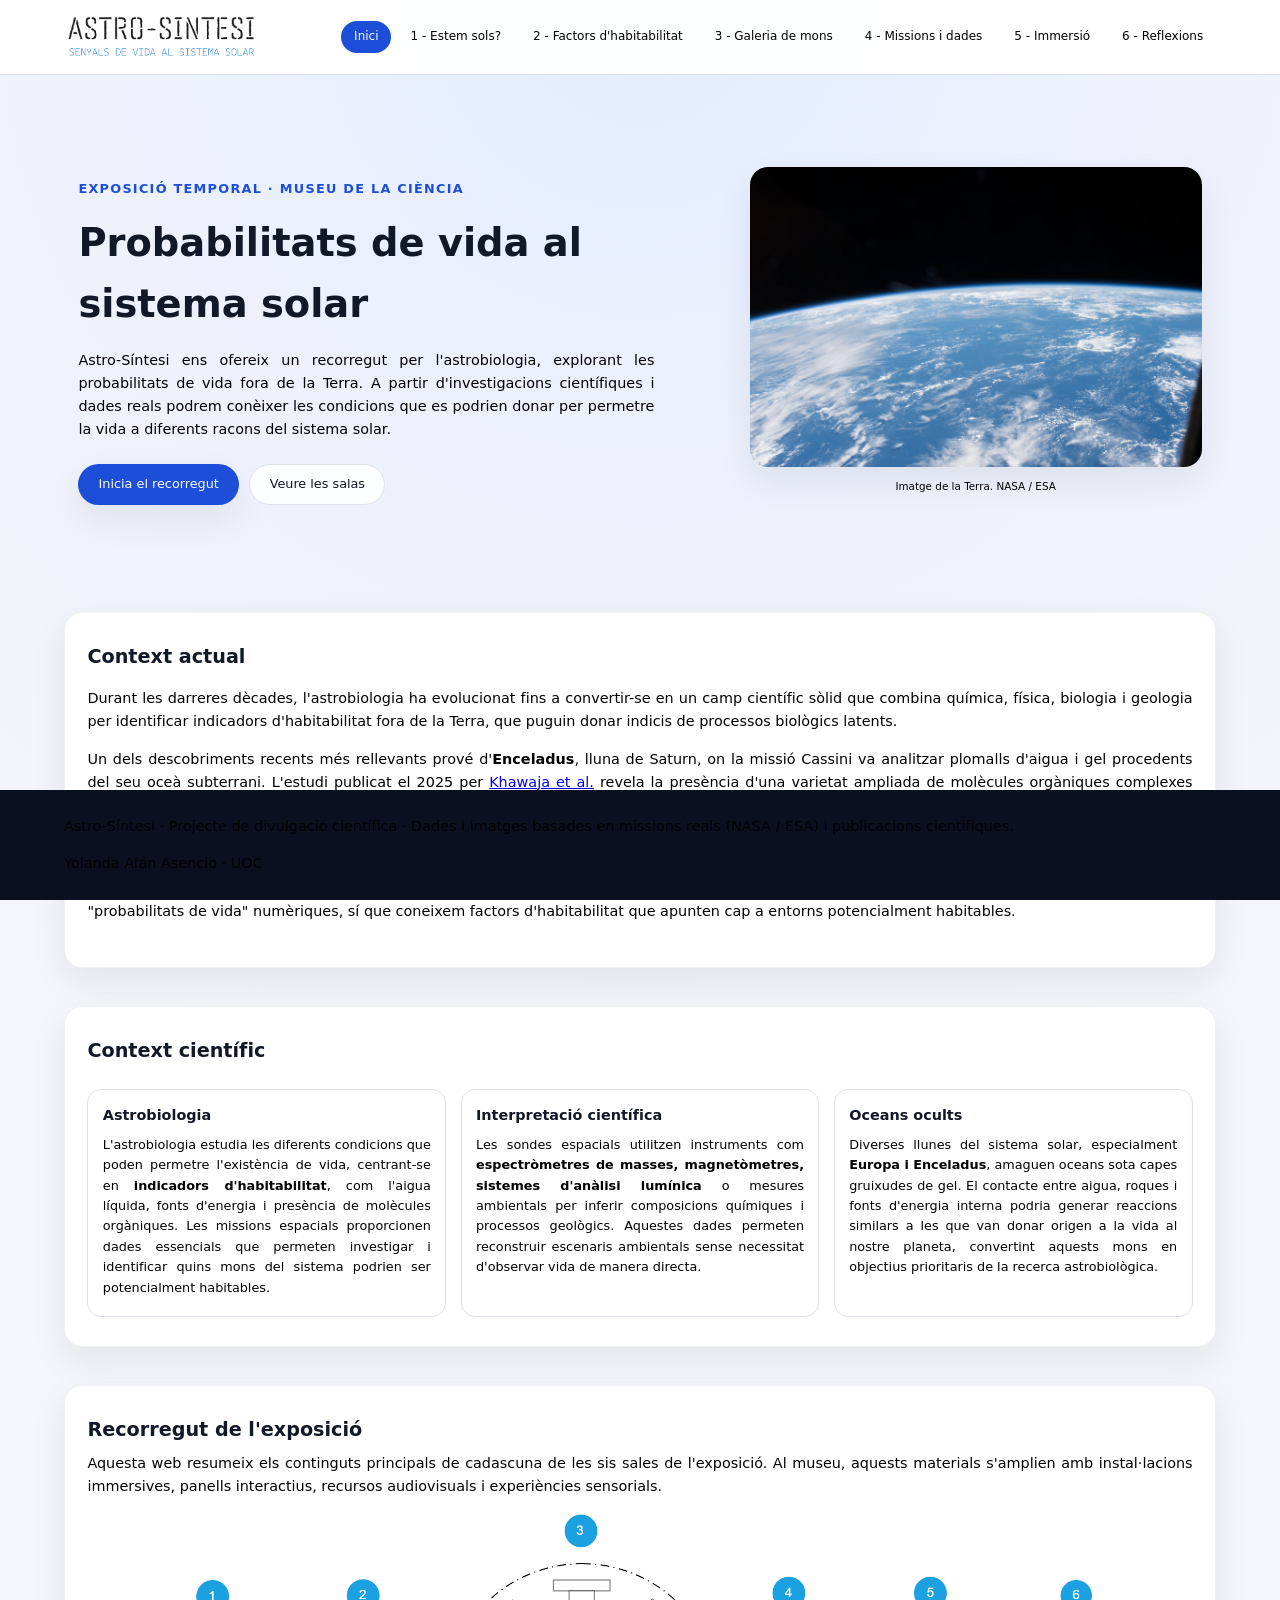
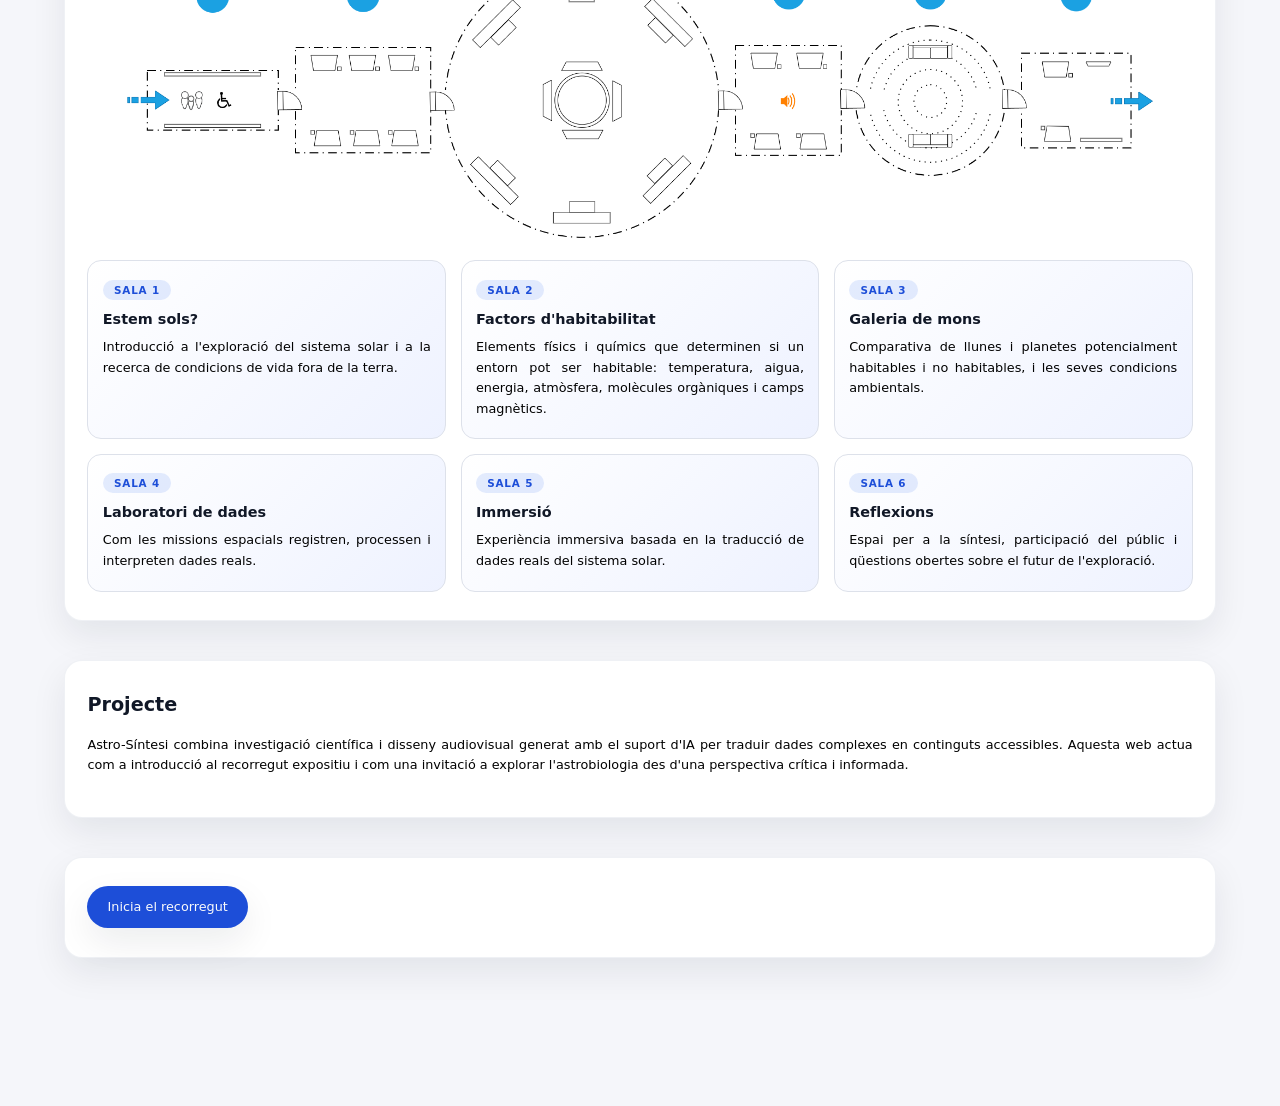
==== commit 0269d04e: "update logo" ====
--- a/index.html
+++ b/index.html
@@ -23,11 +23,9 @@
      ============================================ -->
 <header class="site-header">
     <div class="logo-block">
-        <span class="logo-mark">A⋅S</span>
-        <div class="logo-text">
-            <span class="logo-title">Astro-Síntesi</span>
-            <span class="logo-subtitle">Senyals de vida al Sistema Solar</span>
-        </div>
+        <a href="index.html">
+            <img src="images/logo.png" alt="Astro-Síntesi - Senyals de vida al Sistema Solar" class="site-logo">
+        </a>
     </div>
 
     <nav class="main-nav" aria-label="Navegació principal">
--- a/css/styles.css
+++ b/css/styles.css
@@ -13,7 +13,7 @@
 
     /* Colores de texto GENERALES */
     --text-main: #111827;
-    --text-muted: #6c7787;
+    --text-muted: #020202;
     --text-contrast: #f9fafb;
 
     /* Colores de acento (menú y navegación - NO cambian por sala) */
@@ -105,40 +105,45 @@
     border-bottom: 1px solid var(--border-soft);
 }
 
-/* Logo */
+/* Logo - ACTUALIZADO PARA IMAGEN */
 .logo-block {
     display: flex;
     align-items: center;
     gap: var(--spacing-sm);
 }
 
+.logo-block a {
+    display: flex;
+    align-items: center;
+    text-decoration: none;
+}
+
+.site-logo {
+    height: 45px;
+    width: auto;
+    display: block;
+    transition: opacity 0.2s ease;
+}
+
+.site-logo:hover {
+    opacity: 0.85;
+}
+
+/* Estilos antiguos del logo (ocultos, mantenidos por compatibilidad) */
 .logo-mark {
-    display: inline-flex;
-    align-items: center;
-    justify-content: center;
-    width: 2.5rem;
-    height: 2.5rem;
-    border-radius: var(--radius-pill);
-    background: radial-gradient(circle at 30% 20%, #60a5fa, var(--accent));
-    color: var(--text-contrast);
-    font-weight: 700;
-    font-size: var(--font-size-base);
-    letter-spacing: 0.06em;
+    display: none;
 }
 
 .logo-text {
-    display: flex;
-    flex-direction: column;
+    display: none;
 }
 
 .logo-title {
-    font-weight: 600;
-    font-size: var(--font-size-md);
+    display: none;
 }
 
 .logo-subtitle {
-    font-size: 0.78rem;
-    color: var(--text-muted);
+    display: none;
 }
 
 /* Navegación */
@@ -462,7 +467,7 @@
     position: sticky;
     bottom: 0;
     margin-top: auto;
-    padding: var(--spacing-lg) 5vw var(--spacing-xl);
+    padding: var(--spacing-sm) 5vw var(--spacing-sm);
     background: var(--bg-footer);
     color: var(--text-contrast);
     font-size: 0.8rem;
@@ -481,6 +486,11 @@
         gap: var(--spacing-sm);
     }
 
+    /* Logo más pequeño en móvil */
+    .site-logo {
+        height: 35px;
+    }
+
     .main-nav {
         width: 100%;
         justify-content: space-between;
